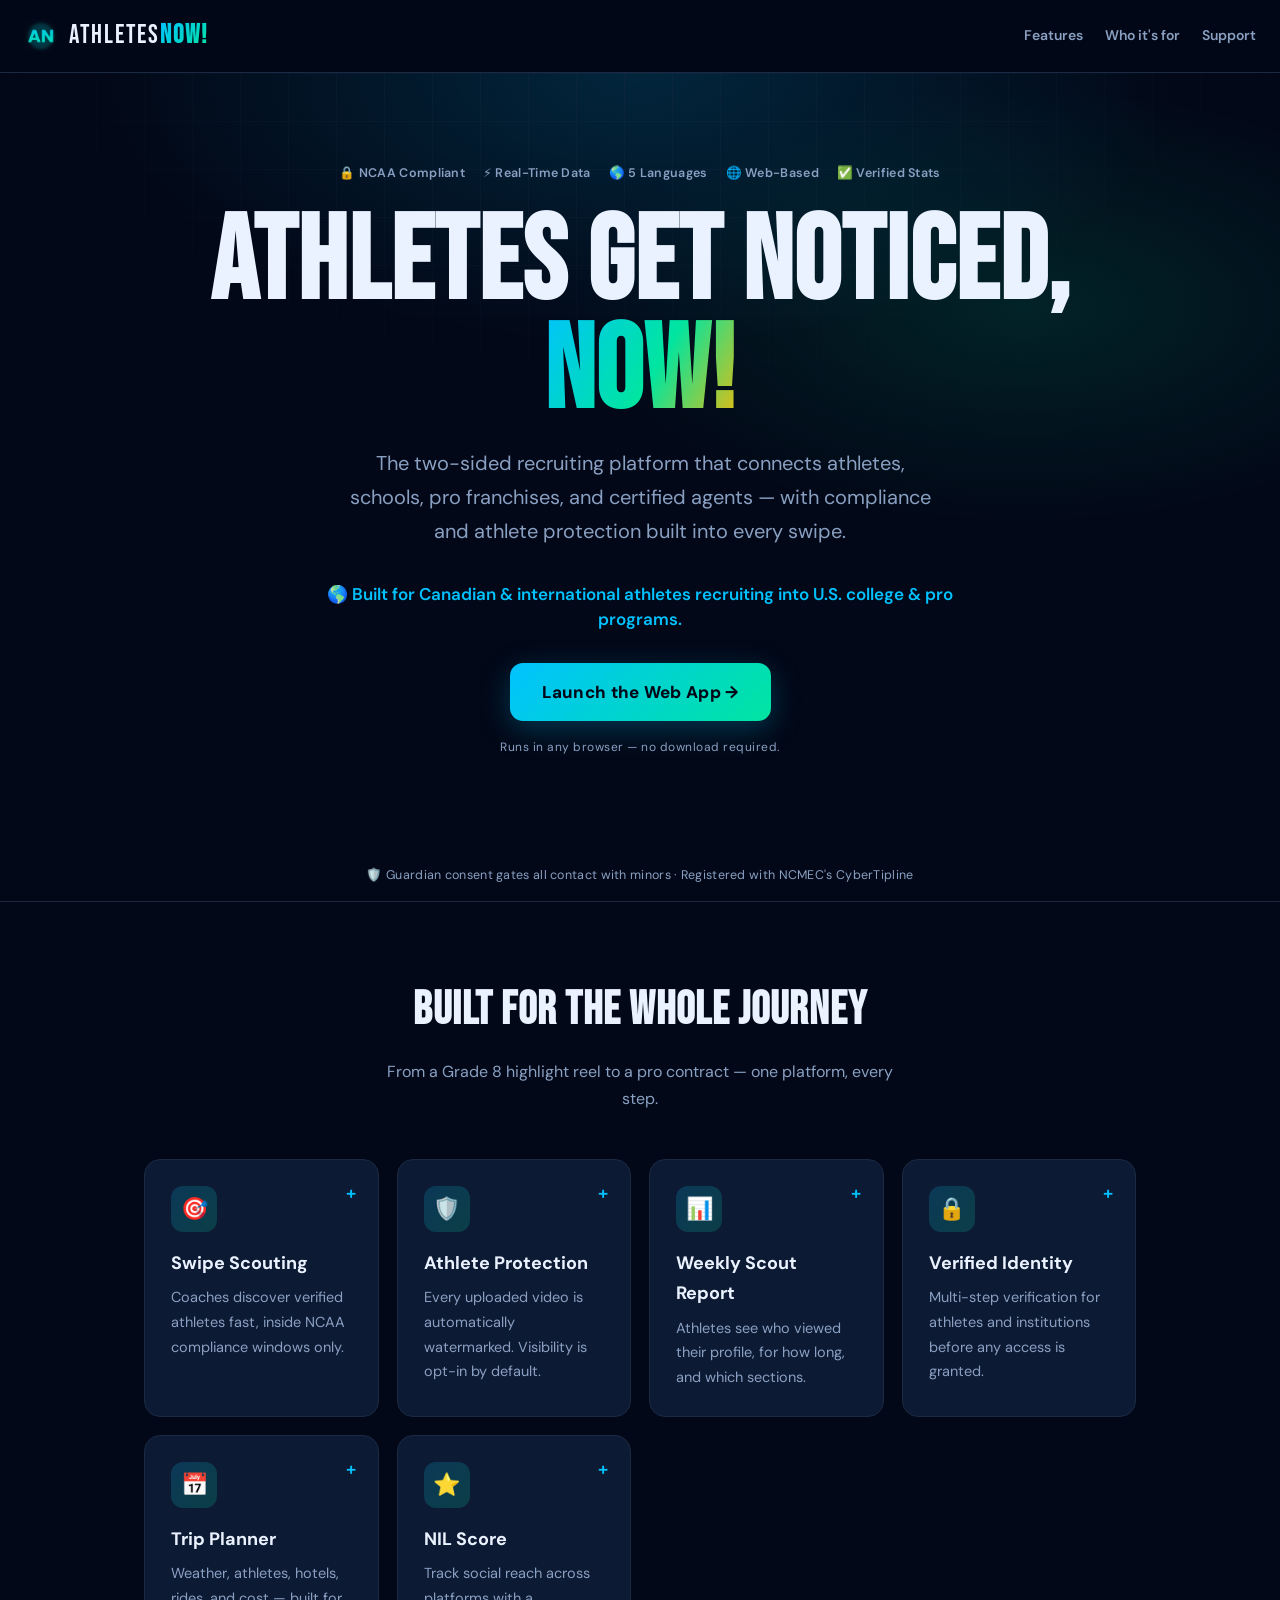
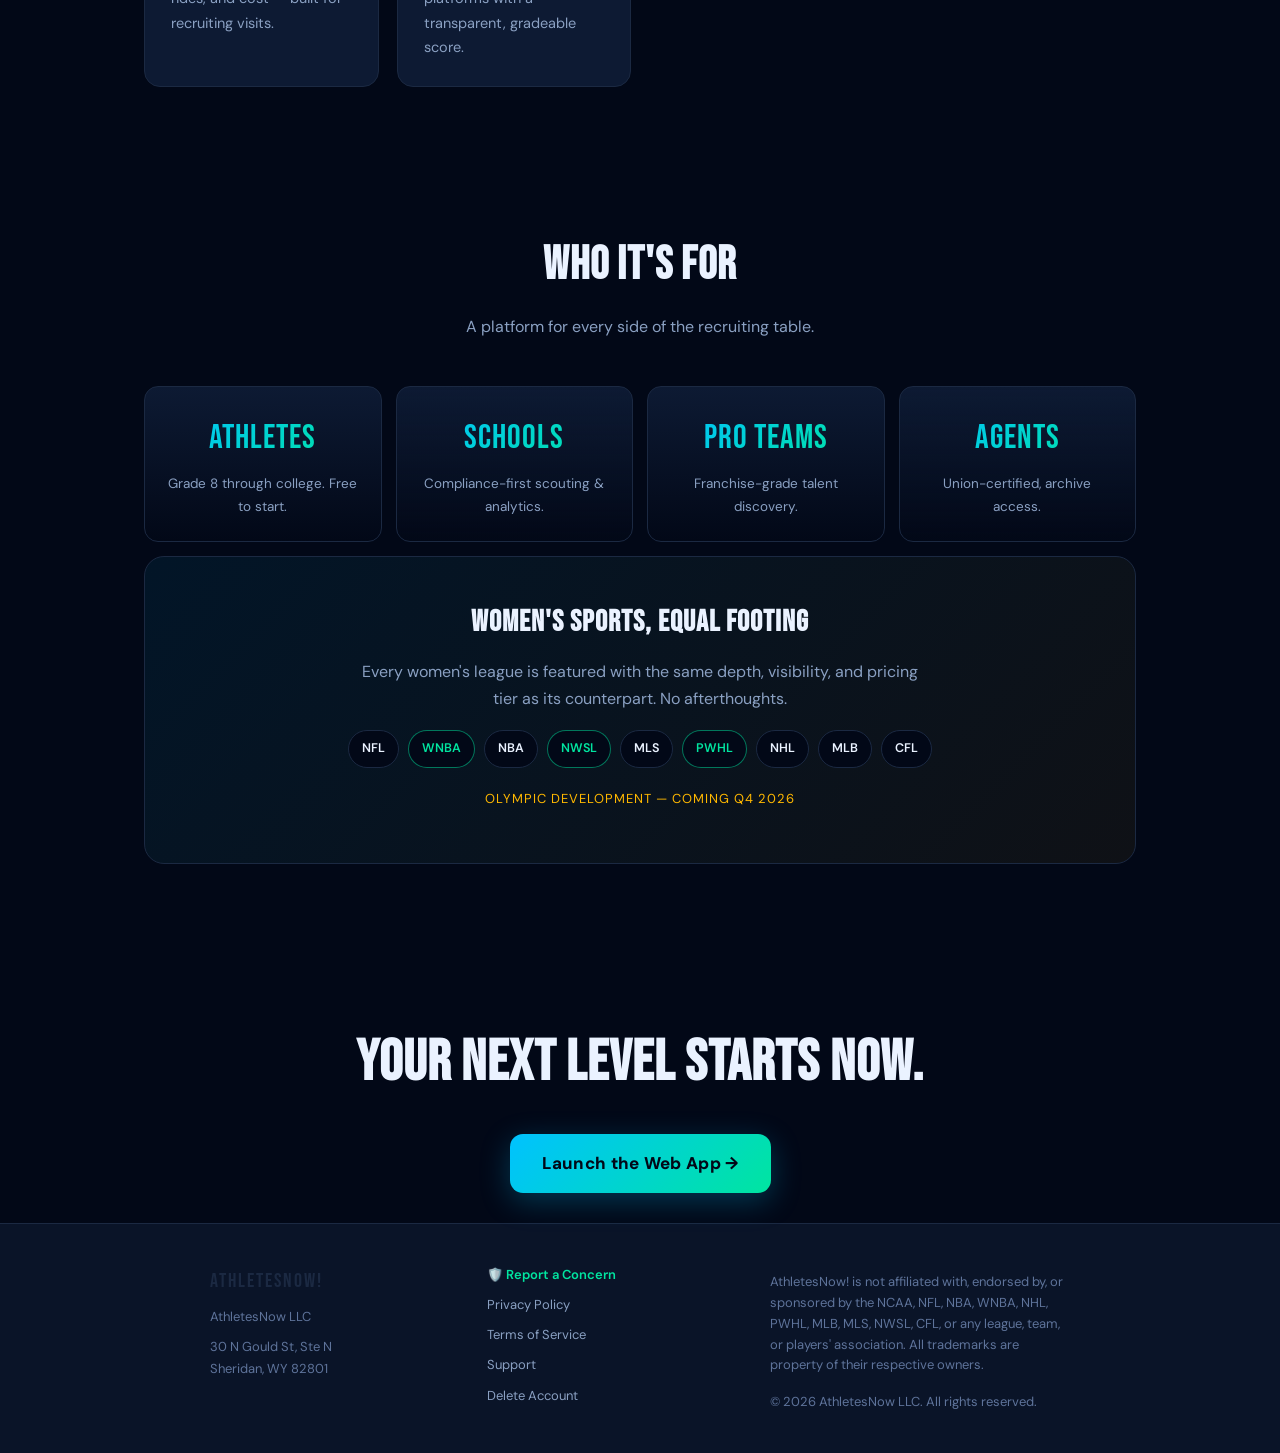
==== index.html @ d77da609 "Add Report a Concern footer link to NCMEC CyberTipline" ====
<!DOCTYPE html>
<html lang="en">
<head>
<meta charset="UTF-8">
<meta name="viewport" content="width=device-width,initial-scale=1">
<title>AthletesNow! — Athletes Get Noticed, Now!</title>
<meta name="description" content="AthletesNow! is a two-sided, NCAA-compliant athletic recruiting platform connecting athletes, schools, pro franchises, and certified agents. Now live on the web.">
<link rel="icon" type="image/png" href="favicon.png">
<link rel="preconnect" href="https://fonts.googleapis.com">
<link rel="preconnect" href="https://fonts.gstatic.com" crossorigin>
<link href="https://fonts.googleapis.com/css2?family=Bebas+Neue&family=DM+Sans:wght@400;500;600;700;800&display=swap" rel="stylesheet">
<link rel="stylesheet" href="style.css">
<style>
  .hero{position:relative;overflow:hidden;padding:90px 24px 80px;text-align:center;}
  .hero::before{content:"";position:absolute;inset:0;z-index:0;
    background:radial-gradient(60% 50% at 50% 0%,rgba(0,194,255,.16),transparent 70%),
               radial-gradient(50% 40% at 80% 30%,rgba(0,229,160,.12),transparent 70%);}
  .hero::after{content:"";position:absolute;inset:0;z-index:0;opacity:.4;
    background-image:linear-gradient(var(--border) 1px,transparent 1px),
      linear-gradient(90deg,var(--border) 1px,transparent 1px);
    background-size:48px 48px;-webkit-mask-image:radial-gradient(70% 60% at 50% 0%,#000,transparent 75%);
            mask-image:radial-gradient(70% 60% at 50% 0%,#000,transparent 75%);}
  .hero>*{position:relative;z-index:1;}
  .badge{display:inline-block;font-size:12px;font-weight:700;letter-spacing:1.5px;
    text-transform:uppercase;color:var(--green);border:1px solid rgba(0,229,160,.35);
    background:rgba(0,229,160,.08);padding:6px 14px;border-radius:999px;margin-bottom:26px;
    animation:fade .8s ease both;}
  .trust{display:flex;gap:18px;justify-content:center;flex-wrap:wrap;margin-bottom:26px;animation:fade .8s ease both;}
  .trust .chip{display:inline-flex;align-items:center;gap:6px;color:var(--muted);font-size:12.5px;font-weight:600;letter-spacing:.3px;}
  .hero h1{font-family:'Bebas Neue',sans-serif;font-size:clamp(54px,11vw,118px);
    line-height:.92;letter-spacing:1px;margin:0 0 18px;animation:fade .8s .05s ease both;}
  .hero h1 .grad{background:linear-gradient(120deg,var(--cyan),var(--green) 55%,var(--gold));
    -webkit-background-clip:text;background-clip:text;color:transparent;}
  .hero p.lead{max-width:600px;margin:0 auto 34px;color:var(--muted);font-size:clamp(16px,2.4vw,20px);
    animation:fade .8s .1s ease both;}
  .stores{display:flex;gap:14px;justify-content:center;flex-wrap:wrap;animation:fade .8s .15s ease both;}
  .store-btn{display:flex;align-items:center;gap:11px;background:#000;border:1px solid var(--border);
    border-radius:13px;padding:11px 20px;min-width:190px;transition:transform .12s,border-color .2s;}
  .store-btn:hover{transform:translateY(-2px);border-color:var(--cyan);text-decoration:none;}
  .store-btn svg{flex-shrink:0;}
  .store-btn .t{text-align:left;line-height:1.1;}
  .store-btn .t small{display:block;font-size:10px;color:var(--muted);letter-spacing:.5px;}
  .store-btn .t b{font-size:17px;color:#fff;font-weight:600;font-family:'DM Sans';}
  .soon{font-size:11px;color:var(--gold);margin-top:14px;letter-spacing:1px;animation:fade .8s .2s ease both;}
  .web-cta{display:inline-flex;align-items:center;gap:8px;background:linear-gradient(135deg,var(--cyan),var(--green));
    color:var(--navy);font-weight:800;font-size:17px;padding:15px 32px;border-radius:13px;letter-spacing:.3px;
    box-shadow:0 8px 30px rgba(0,194,255,.25);transition:transform .12s,box-shadow .2s;}
  .web-cta:hover{transform:translateY(-2px);text-decoration:none;box-shadow:0 12px 40px rgba(0,229,160,.32);}
  .web-note{font-size:12px;color:var(--muted);margin-top:16px;letter-spacing:.5px;}
  .intl{max-width:640px;margin:2px auto 30px;color:var(--cyan);font-size:clamp(14px,2.1vw,17px);font-weight:600;line-height:1.5;animation:fade .8s .12s ease both;}
  .safety-strip{text-align:center;color:var(--muted);font-size:12.5px;letter-spacing:.3px;padding:15px 24px;border-bottom:1px solid var(--border);}
  #soon-banner{position:fixed;top:0;left:0;right:0;z-index:999;display:none;align-items:center;justify-content:center;gap:12px;background:linear-gradient(135deg,var(--cyan),var(--green));color:var(--navy);font-weight:700;font-size:14px;padding:13px 46px;text-align:center;box-shadow:0 4px 20px rgba(0,0,0,.35);}
  #soon-banner.show{display:flex;}
  #soon-banner .x{position:absolute;right:16px;top:50%;transform:translateY(-50%);cursor:pointer;font-size:22px;line-height:1;color:var(--navy);background:none;border:none;font-weight:700;padding:0;}
  @keyframes fade{from{opacity:0;transform:translateY(14px);}to{opacity:1;transform:none;}}

  .section{max-width:1040px;margin:0 auto;padding:70px 24px;}
  .section h2{font-family:'Bebas Neue',sans-serif;font-size:clamp(30px,5vw,46px);
    letter-spacing:1px;text-align:center;margin:0 0 8px;}
  .section .sub{text-align:center;color:var(--muted);margin:0 auto 46px;max-width:520px;}
  .grid{display:grid;grid-template-columns:repeat(auto-fit,minmax(230px,1fr));gap:18px;}
  .card{background:var(--card);border:1px solid var(--border);border-radius:16px;padding:26px;
    transition:transform .15s,border-color .2s;cursor:pointer;position:relative;}
  .card:hover{transform:translateY(-3px);border-color:rgba(0,194,255,.4);}
  .card .ic{width:46px;height:46px;border-radius:12px;display:grid;place-items:center;
    font-size:22px;margin-bottom:16px;background:linear-gradient(135deg,rgba(0,194,255,.18),rgba(0,229,160,.18));}
  .card h3{margin:0 0 7px;font-size:18px;}
  .card p{margin:0;color:var(--muted);font-size:14.5px;}
  .card .more{max-height:0;overflow:hidden;opacity:0;
    transition:max-height .35s ease,opacity .3s ease,margin-top .3s ease;
    color:#c4d3ec;font-size:13.5px;line-height:1.55;margin-top:0;}
  .card.open .more{max-height:340px;opacity:1;margin-top:14px;}
  .card .toggle{position:absolute;top:24px;right:22px;color:var(--cyan);font-size:18px;
    font-weight:600;line-height:1;transition:transform .3s;}
  .card.open .toggle{transform:rotate(45deg);}
  .card .more ul{margin:8px 0 0;padding-left:18px;}
  .card .more li{margin-bottom:6px;}

  .audiences{display:grid;grid-template-columns:repeat(auto-fit,minmax(200px,1fr));gap:14px;}
  .aud{border:1px solid var(--border);border-radius:14px;padding:22px;text-align:center;
    background:linear-gradient(180deg,var(--card),transparent);}
  .aud .big{font-family:'Bebas Neue',sans-serif;font-size:34px;letter-spacing:1px;
    background:linear-gradient(135deg,var(--cyan),var(--green));-webkit-background-clip:text;
    background-clip:text;color:transparent;}
  .aud p{margin:6px 0 0;color:var(--muted);font-size:13.5px;}

  .equity{background:linear-gradient(135deg,rgba(0,194,255,.07),rgba(255,184,0,.05));
    border:1px solid var(--border);border-radius:20px;padding:40px 28px;text-align:center;margin-top:14px;}
  .equity h3{font-family:'Bebas Neue',sans-serif;font-size:30px;letter-spacing:1px;margin:0 0 10px;}
  .equity .leagues{display:flex;flex-wrap:wrap;gap:9px;justify-content:center;margin-top:18px;}
  .equity .pill{font-size:12.5px;font-weight:600;padding:7px 13px;border-radius:999px;
    border:1px solid var(--border);background:var(--navy);color:var(--text);}
  .equity .pill.w{border-color:rgba(0,229,160,.5);color:var(--green);}

  .cta{text-align:center;padding:80px 24px 30px;}
  .cta h2{font-family:'Bebas Neue',sans-serif;font-size:clamp(34px,6vw,58px);letter-spacing:1px;margin:0 0 22px;}
</style>
</head>
<body>

<div id="soon-banner">
  <span>🚀 The AthletesNow web app is launching soon &mdash; check back shortly!</span>
  <button class="x" type="button" aria-label="Dismiss" onclick="document.getElementById('soon-banner').classList.remove('show')">&times;</button>
</div>

<nav class="nav">
  <a class="brand" href="/"><img src="favicon.png" alt="AthletesNow logo"><span>ATHLETES<b>NOW!</b></span></a>
  <div class="links">
    <a href="#features">Features</a>
    <a href="#who">Who it's for</a>
    <a href="/support.html">Support</a>
  </div>
</nav>

<header class="hero">
  <div class="trust">
    <span class="chip">🔒 NCAA Compliant</span>
    <span class="chip">⚡ Real-Time Data</span>
    <span class="chip">🌎 5 Languages</span>
    <span class="chip">🌐 Web-Based</span>
    <span class="chip">✅ Verified Stats</span>
  </div>
  <h1>ATHLETES GET NOTICED,<br><span class="grad">NOW!</span></h1>
  <p class="lead">The two-sided recruiting platform that connects athletes, schools, pro franchises, and certified agents — with compliance and athlete protection built into every swipe.</p>
  <p class="intl">🌎 Built for Canadian &amp; international athletes recruiting into U.S. college &amp; pro programs.</p>
  <div class="stores">
    <a class="web-cta" href="#" onclick="anowSoon();return false;">Launch the Web App &rarr;</a>
  </div>
  <p class="web-note">Runs in any browser — no download required.</p>
</header>

<div class="safety-strip">🛡️ Guardian consent gates all contact with minors &middot; Registered with NCMEC's CyberTipline</div>

<section class="section" id="features">
  <h2>BUILT FOR THE WHOLE JOURNEY</h2>
  <p class="sub">From a Grade 8 highlight reel to a pro contract — one platform, every step.</p>
  <div class="grid">
    <div class="card" onclick="this.classList.toggle('open')"><span class="toggle">+</span><div class="ic">🎯</div><h3>Swipe Scouting</h3><p>Coaches discover verified athletes fast, inside NCAA compliance windows only.</p><div class="more">Browse athlete profiles with a fast, familiar swipe — like, save, or pass. Every card is sport-filtered and shows verified stats, highlight video, and academics at a glance.<ul><li>Filter by sport, position, grad year, and region</li><li>Contact windows auto-locked to NCAA rules — no accidental violations</li><li>Save shortlists and revisit them as the recruiting window opens</li></ul></div></div>
    <div class="card" onclick="this.classList.toggle('open')"><span class="toggle">+</span><div class="ic">🛡️</div><h3>Athlete Protection</h3><p>Every uploaded video is automatically watermarked. Visibility is opt-in by default.</p><div class="more">Protecting young athletes is built into the core, not bolted on.<ul><li>Automatic, non-removable watermark on every uploaded video</li><li>Timestamped consent acknowledgment required before each upload</li><li>Profiles are invisible to pro teams, agents, and media until the athlete opts in — per league</li><li>Parent or guardian co-accounts for athletes under the age of majority</li></ul></div></div>
    <div class="card" onclick="this.classList.toggle('open')"><span class="toggle">+</span><div class="ic">📊</div><h3>Weekly Scout Report</h3><p>Athletes see who viewed their profile, for how long, and which sections.</p><div class="more">Turn interest into insight. Each week, athletes get a clear report of recruiting activity on their profile.<ul><li>Which programs viewed you, and how often</li><li>Time spent and which sections drew the most attention</li><li>Trends over time so you know where momentum is building</li></ul></div></div>
    <div class="card" onclick="this.classList.toggle('open')"><span class="toggle">+</span><div class="ic">🔒</div><h3>Verified Identity</h3><p>Multi-step verification for athletes and institutions before any access is granted.</p><div class="more">Trust starts with knowing everyone is who they say they are.<ul><li>Athletes verify identity and, where applicable, school enrollment</li><li>Institutions complete multi-step verification before gaining scouting access</li><li>Agents must maintain valid union certification</li><li>Instant access revocation if credentials lapse</li></ul></div></div>
    <div class="card" onclick="this.classList.toggle('open')"><span class="toggle">+</span><div class="ic">📅</div><h3>Trip Planner</h3><p>Weather, athletes, hotels, rides, and cost — built for recruiting visits.</p><div class="more">Everything a coaching staff needs to plan a recruiting trip, in one screen.<ul><li>Weather, travel, and lodging for the destination</li><li>See which verified athletes are nearby and worth a visit</li><li>Estimate and track trip costs against the recruiting budget</li><li>Institutional rates to cut travel spend</li></ul></div></div>
    <div class="card" onclick="this.classList.toggle('open')"><span class="toggle">+</span><div class="ic">⭐</div><h3>NIL Score</h3><p>Track social reach across platforms with a transparent, gradeable score.</p><div class="more">A clear, transparent measure of an athlete's name, image, and likeness value.<ul><li>Aggregates reach across social platforms into one score</li><li>Helps athletes understand and grow their brand value</li><li>Informational only — not legal, financial, or eligibility advice</li></ul></div></div>
  </div>
</section>

<section class="section" id="who">
  <h2>WHO IT'S FOR</h2>
  <p class="sub">A platform for every side of the recruiting table.</p>
  <div class="audiences">
    <div class="aud"><div class="big">ATHLETES</div><p>Grade 8 through college. Free to start.</p></div>
    <div class="aud"><div class="big">SCHOOLS</div><p>Compliance-first scouting & analytics.</p></div>
    <div class="aud"><div class="big">PRO TEAMS</div><p>Franchise-grade talent discovery.</p></div>
    <div class="aud"><div class="big">AGENTS</div><p>Union-certified, archive access.</p></div>
  </div>

  <div class="equity">
    <h3>WOMEN'S SPORTS, EQUAL FOOTING</h3>
    <p style="color:var(--muted);max-width:560px;margin:0 auto;">Every women's league is featured with the same depth, visibility, and pricing tier as its counterpart. No afterthoughts.</p>
    <div class="leagues">
      <span class="pill">NFL</span><span class="pill w">WNBA</span><span class="pill">NBA</span>
      <span class="pill w">NWSL</span><span class="pill">MLS</span><span class="pill w">PWHL</span>
      <span class="pill">NHL</span><span class="pill">MLB</span><span class="pill">CFL</span>
    </div>
    <p style="margin-top:20px;font-size:13px;color:var(--gold);letter-spacing:1px;">OLYMPIC DEVELOPMENT — COMING Q4 2026</p>
  </div>
</section>

<section class="cta">
  <h2>YOUR NEXT LEVEL STARTS NOW.</h2>
  <div class="stores">
    <a class="web-cta" href="#" onclick="anowSoon();return false;">Launch the Web App &rarr;</a>
  </div>
</section>

<footer>
  <div class="inner">
    <div class="col">
      <span class="brandline">ATHLETESNOW!</span>
      <span>AthletesNow LLC</span>
      <span>30 N Gould St, Ste N<br>Sheridan, WY 82801</span>
    </div>
    <div class="col">
      <a href="https://report.cybertip.org" target="_blank" rel="noopener" style="color:var(--green);font-weight:600;">🛡️ Report a Concern</a>
      <a href="/privacy.html">Privacy Policy</a>
      <a href="/terms.html">Terms of Service</a>
      <a href="/support.html">Support</a>
      <a href="/delete-account.html">Delete Account</a>
    </div>
    <div class="col" style="max-width:300px;">
      <span class="legal-line">AthletesNow! is not affiliated with, endorsed by, or sponsored by the NCAA, NFL, NBA, WNBA, NHL, PWHL, MLB, MLS, NWSL, CFL, or any league, team, or players' association. All trademarks are property of their respective owners.</span>
      <span class="legal-line">© 2026 AthletesNow LLC. All rights reserved.</span>
    </div>
  </div>
</footer>

<script>
function anowSoon(){var b=document.getElementById('soon-banner');if(b){b.classList.add('show');window.scrollTo({top:0,behavior:'smooth'});}}
</script>
</body>
</html>
---- style.css ----
/* AthletesNow! — shared styles */
:root{
  --navy:#020817;
  --navy-2:#0a1428;
  --card:#0d1a33;
  --border:#1b2942;
  --cyan:#00C2FF;
  --green:#00E5A0;
  --gold:#FFB800;
  --text:#EAF2FF;
  --muted:#8aa0c2;
  --muted-2:#5e739a;
}
*{box-sizing:border-box;-webkit-tap-highlight-color:transparent;}
html{scroll-behavior:smooth;}
body{
  margin:0;background:var(--navy);color:var(--text);
  font-family:'DM Sans',system-ui,sans-serif;
  font-size:16px;line-height:1.7;overflow-x:hidden;
}
::selection{background:var(--cyan);color:var(--navy);}
::-webkit-scrollbar{width:10px;}
::-webkit-scrollbar-track{background:var(--navy);}
::-webkit-scrollbar-thumb{background:var(--border);border-radius:5px;}
a{color:var(--cyan);text-decoration:none;}
a:hover{text-decoration:underline;}

/* ── Top nav ── */
.nav{
  position:sticky;top:0;z-index:50;
  display:flex;align-items:center;justify-content:space-between;
  padding:14px 24px;background:rgba(2,8,23,.82);
  backdrop-filter:blur(14px);border-bottom:1px solid var(--border);
}
.nav .brand{display:flex;align-items:center;gap:11px;font-family:'Bebas Neue',sans-serif;
  font-size:26px;letter-spacing:2px;color:var(--text);}
.nav .brand img{width:34px;height:34px;border-radius:9px;}
.nav .brand b{background:linear-gradient(135deg,var(--cyan),var(--green));
  -webkit-background-clip:text;background-clip:text;color:transparent;}
.nav .links{display:flex;gap:22px;align-items:center;}
.nav .links a{color:var(--muted);font-size:14px;font-weight:600;text-decoration:none;}
.nav .links a:hover{color:var(--text);}
@media(max-width:680px){.nav .links{gap:14px;}.nav .links a{font-size:12px;}}

/* ── Layout ── */
.wrap{max-width:860px;margin:0 auto;padding:56px 24px 96px;}
.legal h1{font-family:'Bebas Neue',sans-serif;font-size:clamp(38px,7vw,64px);
  letter-spacing:1.5px;line-height:1.02;margin:0 0 6px;}
.legal .updated{color:var(--muted-2);font-size:13px;margin-bottom:40px;
  border-bottom:1px solid var(--border);padding-bottom:24px;}
.legal h2{font-family:'Bebas Neue',sans-serif;font-size:26px;letter-spacing:1px;
  color:var(--cyan);margin:42px 0 10px;}
.legal h3{font-size:17px;font-weight:700;color:var(--green);margin:26px 0 6px;}
.legal p,.legal li{color:#c4d3ec;font-size:15.5px;}
.legal ul{padding-left:22px;}
.legal li{margin-bottom:7px;}
.legal strong{color:var(--text);}
.callout{background:var(--card);border:1px solid var(--border);
  border-left:3px solid var(--gold);border-radius:10px;padding:16px 20px;margin:22px 0;}
.callout p{margin:0;font-size:14.5px;color:#cdd9ee;}

/* ── Footer ── */
footer{border-top:1px solid var(--border);background:var(--navy-2);
  padding:40px 24px;color:var(--muted-2);font-size:13px;}
footer .inner{max-width:860px;margin:0 auto;display:flex;
  justify-content:space-between;flex-wrap:wrap;gap:18px;}
footer .col{display:flex;flex-direction:column;gap:8px;}
footer a{color:var(--muted);}
footer .legal-line{margin-top:8px;color:var(--muted-2);max-width:520px;line-height:1.6;}
footer .brandline{font-family:'Bebas Neue',sans-serif;font-size:20px;letter-spacing:2px;
  color:var(--border);}
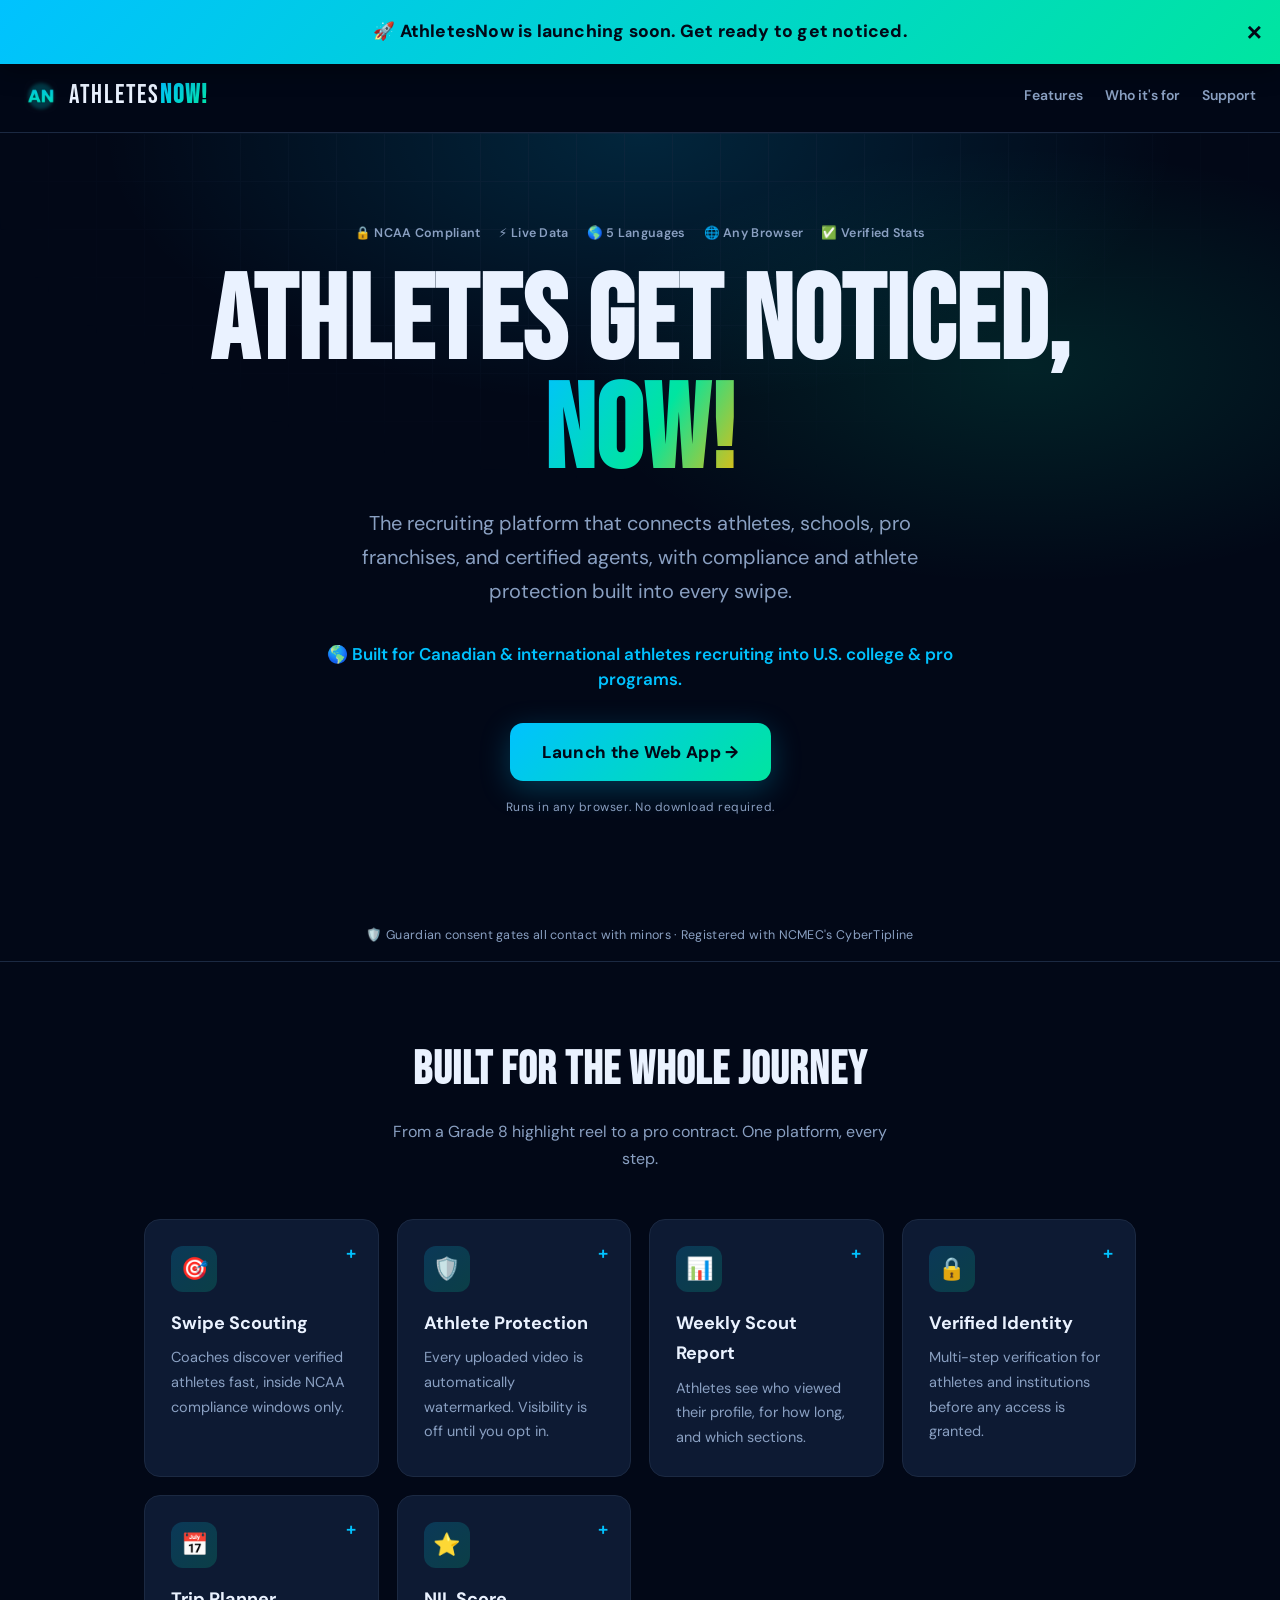
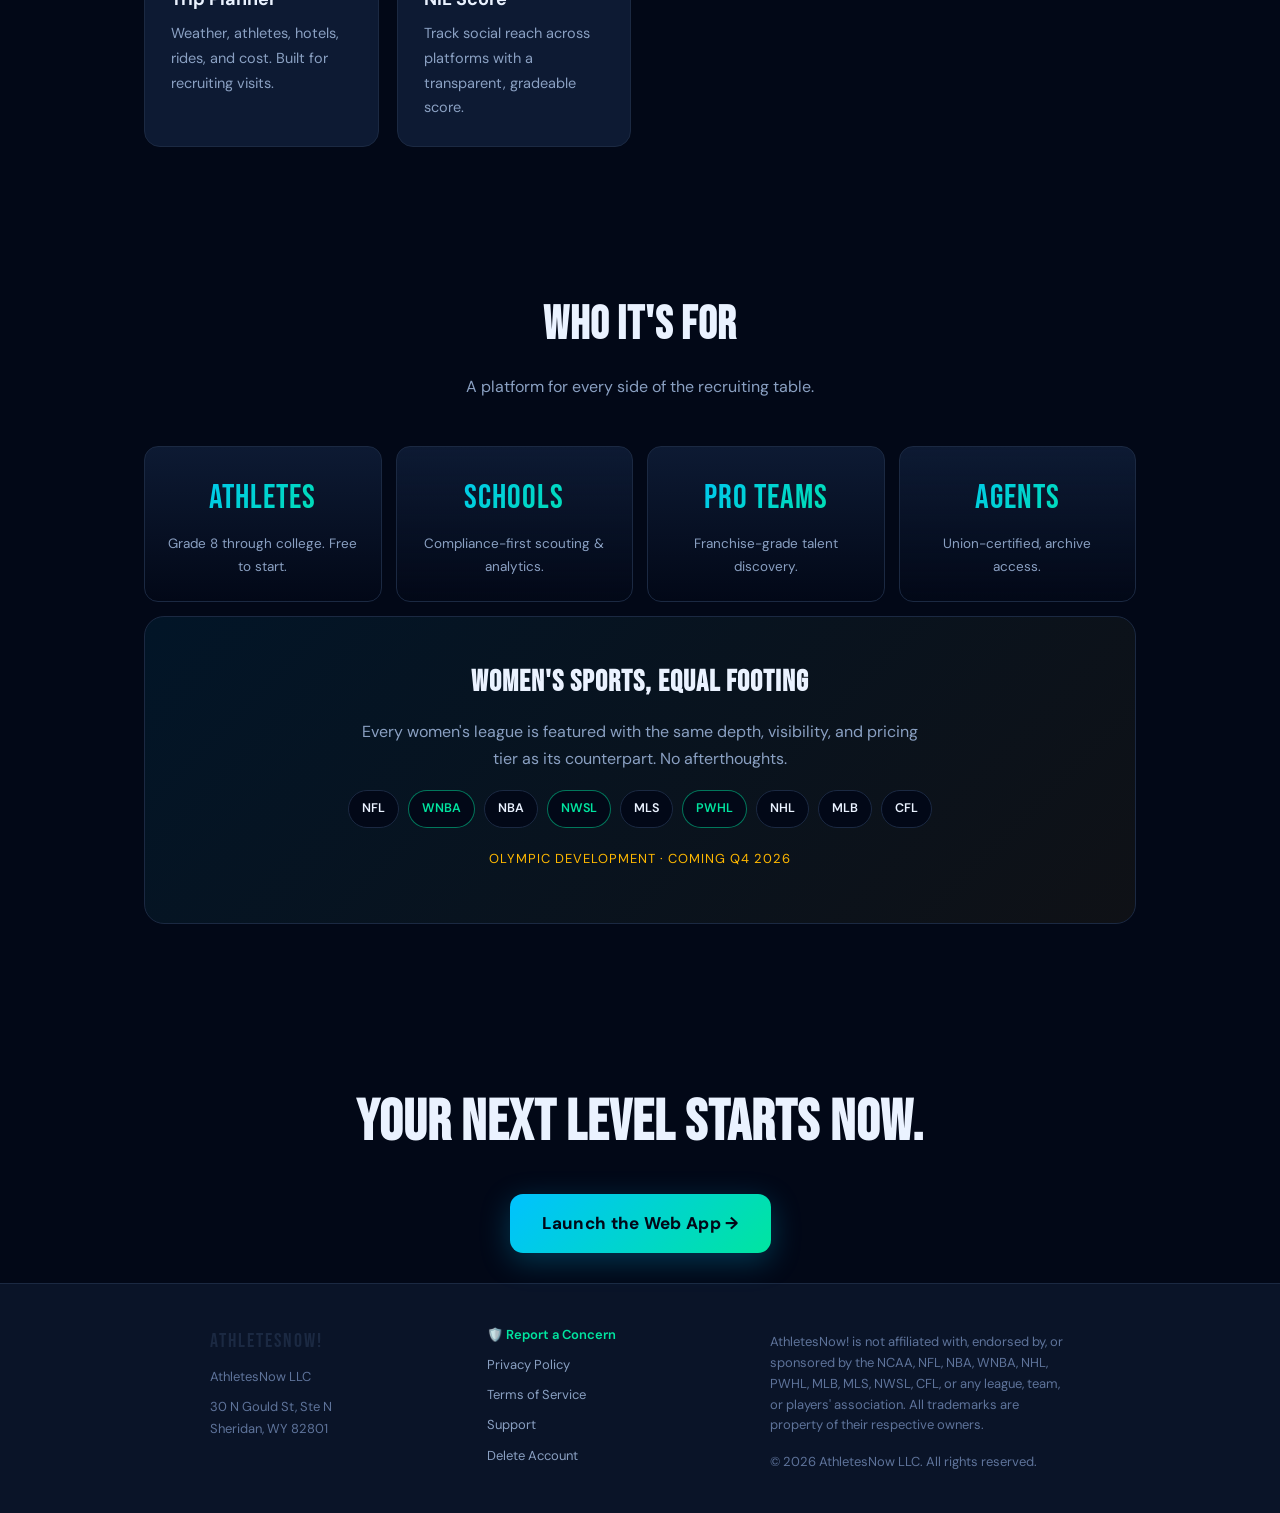
==== commit b2aed1e6: "Add coming-soon banner and remove dashes from all pages" ====
--- a/index.html
+++ b/index.html
@@ -3,8 +3,8 @@
 <head>
 <meta charset="UTF-8">
 <meta name="viewport" content="width=device-width,initial-scale=1">
-<title>AthletesNow! — Athletes Get Noticed, Now!</title>
-<meta name="description" content="AthletesNow! is a two-sided, NCAA-compliant athletic recruiting platform connecting athletes, schools, pro franchises, and certified agents. Now live on the web.">
+<title>AthletesNow! | Athletes Get Noticed, Now!</title>
+<meta name="description" content="AthletesNow! is an NCAA compliant athletic recruiting platform connecting athletes, schools, pro franchises, and certified agents. Now live on the web.">
 <link rel="icon" type="image/png" href="favicon.png">
 <link rel="preconnect" href="https://fonts.googleapis.com">
 <link rel="preconnect" href="https://fonts.gstatic.com" crossorigin>
@@ -49,9 +49,17 @@
   .web-note{font-size:12px;color:var(--muted);margin-top:16px;letter-spacing:.5px;}
   .intl{max-width:640px;margin:2px auto 30px;color:var(--cyan);font-size:clamp(14px,2.1vw,17px);font-weight:600;line-height:1.5;animation:fade .8s .12s ease both;}
   .safety-strip{text-align:center;color:var(--muted);font-size:12.5px;letter-spacing:.3px;padding:15px 24px;border-bottom:1px solid var(--border);}
-  #soon-banner{position:fixed;top:0;left:0;right:0;z-index:999;display:none;align-items:center;justify-content:center;gap:12px;background:linear-gradient(135deg,var(--cyan),var(--green));color:var(--navy);font-weight:700;font-size:14px;padding:13px 46px;text-align:center;box-shadow:0 4px 20px rgba(0,0,0,.35);}
+  #soon-banner{position:fixed;top:0;left:0;right:0;z-index:999;display:none;align-items:center;justify-content:center;gap:12px;background:linear-gradient(135deg,var(--cyan),var(--green));color:var(--navy);font-weight:800;font-size:17.5px;letter-spacing:.2px;padding:17px 54px;text-align:center;box-shadow:0 6px 24px rgba(0,0,0,.4);}
   #soon-banner.show{display:flex;}
-  #soon-banner .x{position:absolute;right:16px;top:50%;transform:translateY(-50%);cursor:pointer;font-size:22px;line-height:1;color:var(--navy);background:none;border:none;font-weight:700;padding:0;}
+  #soon-banner .x{position:absolute;right:18px;top:50%;transform:translateY(-50%);cursor:pointer;font-size:26px;line-height:1;color:var(--navy);background:none;border:none;font-weight:700;padding:0;}
+  /* persistent banner: push page + sticky nav down so nothing hides behind it */
+  body.banner-on{padding-top:60px;}
+  body.banner-on .nav{top:60px;}
+  @media(max-width:560px){
+    body.banner-on{padding-top:88px;}
+    body.banner-on .nav{top:88px;}
+    #soon-banner{font-size:15px;padding:14px 44px;}
+  }
   @keyframes fade{from{opacity:0;transform:translateY(14px);}to{opacity:1;transform:none;}}
 
   .section{max-width:1040px;margin:0 auto;padding:70px 24px;}
@@ -96,11 +104,11 @@
   .cta h2{font-family:'Bebas Neue',sans-serif;font-size:clamp(34px,6vw,58px);letter-spacing:1px;margin:0 0 22px;}
 </style>
 </head>
-<body>
-
-<div id="soon-banner">
-  <span>🚀 The AthletesNow web app is launching soon &mdash; check back shortly!</span>
-  <button class="x" type="button" aria-label="Dismiss" onclick="document.getElementById('soon-banner').classList.remove('show')">&times;</button>
+<body class="banner-on">
+
+<div id="soon-banner" class="show">
+  <span>🚀 AthletesNow is launching soon. Get ready to get noticed.</span>
+  <button class="x" type="button" aria-label="Dismiss" onclick="document.getElementById('soon-banner').classList.remove('show');document.body.classList.remove('banner-on');">&times;</button>
 </div>
 
 <nav class="nav">
@@ -115,32 +123,32 @@
 <header class="hero">
   <div class="trust">
     <span class="chip">🔒 NCAA Compliant</span>
-    <span class="chip">⚡ Real-Time Data</span>
+    <span class="chip">⚡ Live Data</span>
     <span class="chip">🌎 5 Languages</span>
-    <span class="chip">🌐 Web-Based</span>
+    <span class="chip">🌐 Any Browser</span>
     <span class="chip">✅ Verified Stats</span>
   </div>
   <h1>ATHLETES GET NOTICED,<br><span class="grad">NOW!</span></h1>
-  <p class="lead">The two-sided recruiting platform that connects athletes, schools, pro franchises, and certified agents — with compliance and athlete protection built into every swipe.</p>
+  <p class="lead">The recruiting platform that connects athletes, schools, pro franchises, and certified agents, with compliance and athlete protection built into every swipe.</p>
   <p class="intl">🌎 Built for Canadian &amp; international athletes recruiting into U.S. college &amp; pro programs.</p>
   <div class="stores">
     <a class="web-cta" href="#" onclick="anowSoon();return false;">Launch the Web App &rarr;</a>
   </div>
-  <p class="web-note">Runs in any browser — no download required.</p>
+  <p class="web-note">Runs in any browser. No download required.</p>
 </header>
 
 <div class="safety-strip">🛡️ Guardian consent gates all contact with minors &middot; Registered with NCMEC's CyberTipline</div>
 
 <section class="section" id="features">
   <h2>BUILT FOR THE WHOLE JOURNEY</h2>
-  <p class="sub">From a Grade 8 highlight reel to a pro contract — one platform, every step.</p>
+  <p class="sub">From a Grade 8 highlight reel to a pro contract. One platform, every step.</p>
   <div class="grid">
-    <div class="card" onclick="this.classList.toggle('open')"><span class="toggle">+</span><div class="ic">🎯</div><h3>Swipe Scouting</h3><p>Coaches discover verified athletes fast, inside NCAA compliance windows only.</p><div class="more">Browse athlete profiles with a fast, familiar swipe — like, save, or pass. Every card is sport-filtered and shows verified stats, highlight video, and academics at a glance.<ul><li>Filter by sport, position, grad year, and region</li><li>Contact windows auto-locked to NCAA rules — no accidental violations</li><li>Save shortlists and revisit them as the recruiting window opens</li></ul></div></div>
-    <div class="card" onclick="this.classList.toggle('open')"><span class="toggle">+</span><div class="ic">🛡️</div><h3>Athlete Protection</h3><p>Every uploaded video is automatically watermarked. Visibility is opt-in by default.</p><div class="more">Protecting young athletes is built into the core, not bolted on.<ul><li>Automatic, non-removable watermark on every uploaded video</li><li>Timestamped consent acknowledgment required before each upload</li><li>Profiles are invisible to pro teams, agents, and media until the athlete opts in — per league</li><li>Parent or guardian co-accounts for athletes under the age of majority</li></ul></div></div>
+    <div class="card" onclick="this.classList.toggle('open')"><span class="toggle">+</span><div class="ic">🎯</div><h3>Swipe Scouting</h3><p>Coaches discover verified athletes fast, inside NCAA compliance windows only.</p><div class="more">Browse athlete profiles with a fast, familiar swipe. Like, save, or pass. Every card is filtered by sport and shows verified stats, highlight video, and academics at a glance.<ul><li>Filter by sport, position, grad year, and region</li><li>Contact windows lock to NCAA rules automatically, so no accidental violations</li><li>Save shortlists and revisit them as the recruiting window opens</li></ul></div></div>
+    <div class="card" onclick="this.classList.toggle('open')"><span class="toggle">+</span><div class="ic">🛡️</div><h3>Athlete Protection</h3><p>Every uploaded video is automatically watermarked. Visibility is off until you opt in.</p><div class="more">Protecting young athletes is built into the core, not bolted on.<ul><li>Automatic, permanent watermark on every uploaded video</li><li>Timestamped consent acknowledgment required before each upload</li><li>Profiles are invisible to pro teams, agents, and media until the athlete opts in, per league</li><li>Parent or guardian accounts for athletes under the age of majority</li></ul></div></div>
     <div class="card" onclick="this.classList.toggle('open')"><span class="toggle">+</span><div class="ic">📊</div><h3>Weekly Scout Report</h3><p>Athletes see who viewed their profile, for how long, and which sections.</p><div class="more">Turn interest into insight. Each week, athletes get a clear report of recruiting activity on their profile.<ul><li>Which programs viewed you, and how often</li><li>Time spent and which sections drew the most attention</li><li>Trends over time so you know where momentum is building</li></ul></div></div>
     <div class="card" onclick="this.classList.toggle('open')"><span class="toggle">+</span><div class="ic">🔒</div><h3>Verified Identity</h3><p>Multi-step verification for athletes and institutions before any access is granted.</p><div class="more">Trust starts with knowing everyone is who they say they are.<ul><li>Athletes verify identity and, where applicable, school enrollment</li><li>Institutions complete multi-step verification before gaining scouting access</li><li>Agents must maintain valid union certification</li><li>Instant access revocation if credentials lapse</li></ul></div></div>
-    <div class="card" onclick="this.classList.toggle('open')"><span class="toggle">+</span><div class="ic">📅</div><h3>Trip Planner</h3><p>Weather, athletes, hotels, rides, and cost — built for recruiting visits.</p><div class="more">Everything a coaching staff needs to plan a recruiting trip, in one screen.<ul><li>Weather, travel, and lodging for the destination</li><li>See which verified athletes are nearby and worth a visit</li><li>Estimate and track trip costs against the recruiting budget</li><li>Institutional rates to cut travel spend</li></ul></div></div>
-    <div class="card" onclick="this.classList.toggle('open')"><span class="toggle">+</span><div class="ic">⭐</div><h3>NIL Score</h3><p>Track social reach across platforms with a transparent, gradeable score.</p><div class="more">A clear, transparent measure of an athlete's name, image, and likeness value.<ul><li>Aggregates reach across social platforms into one score</li><li>Helps athletes understand and grow their brand value</li><li>Informational only — not legal, financial, or eligibility advice</li></ul></div></div>
+    <div class="card" onclick="this.classList.toggle('open')"><span class="toggle">+</span><div class="ic">📅</div><h3>Trip Planner</h3><p>Weather, athletes, hotels, rides, and cost. Built for recruiting visits.</p><div class="more">Everything a coaching staff needs to plan a recruiting trip, in one screen.<ul><li>Weather, travel, and lodging for the destination</li><li>See which verified athletes are nearby and worth a visit</li><li>Estimate and track trip costs against the recruiting budget</li><li>Institutional rates to cut travel spend</li></ul></div></div>
+    <div class="card" onclick="this.classList.toggle('open')"><span class="toggle">+</span><div class="ic">⭐</div><h3>NIL Score</h3><p>Track social reach across platforms with a transparent, gradeable score.</p><div class="more">A clear, transparent measure of an athlete's name, image, and likeness value.<ul><li>Aggregates reach across social platforms into one score</li><li>Helps athletes understand and grow their brand value</li><li>Informational only. Not legal, financial, or eligibility advice</li></ul></div></div>
   </div>
 </section>
 
@@ -162,7 +170,7 @@
       <span class="pill w">NWSL</span><span class="pill">MLS</span><span class="pill w">PWHL</span>
       <span class="pill">NHL</span><span class="pill">MLB</span><span class="pill">CFL</span>
     </div>
-    <p style="margin-top:20px;font-size:13px;color:var(--gold);letter-spacing:1px;">OLYMPIC DEVELOPMENT — COMING Q4 2026</p>
+    <p style="margin-top:20px;font-size:13px;color:var(--gold);letter-spacing:1px;">OLYMPIC DEVELOPMENT · COMING Q4 2026</p>
   </div>
 </section>
 
@@ -195,7 +203,7 @@
 </footer>
 
 <script>
-function anowSoon(){var b=document.getElementById('soon-banner');if(b){b.classList.add('show');window.scrollTo({top:0,behavior:'smooth'});}}
+function anowSoon(){var b=document.getElementById('soon-banner');if(b){b.classList.add('show');document.body.classList.add('banner-on');window.scrollTo({top:0,behavior:'smooth'});}}
 </script>
 </body>
 </html>
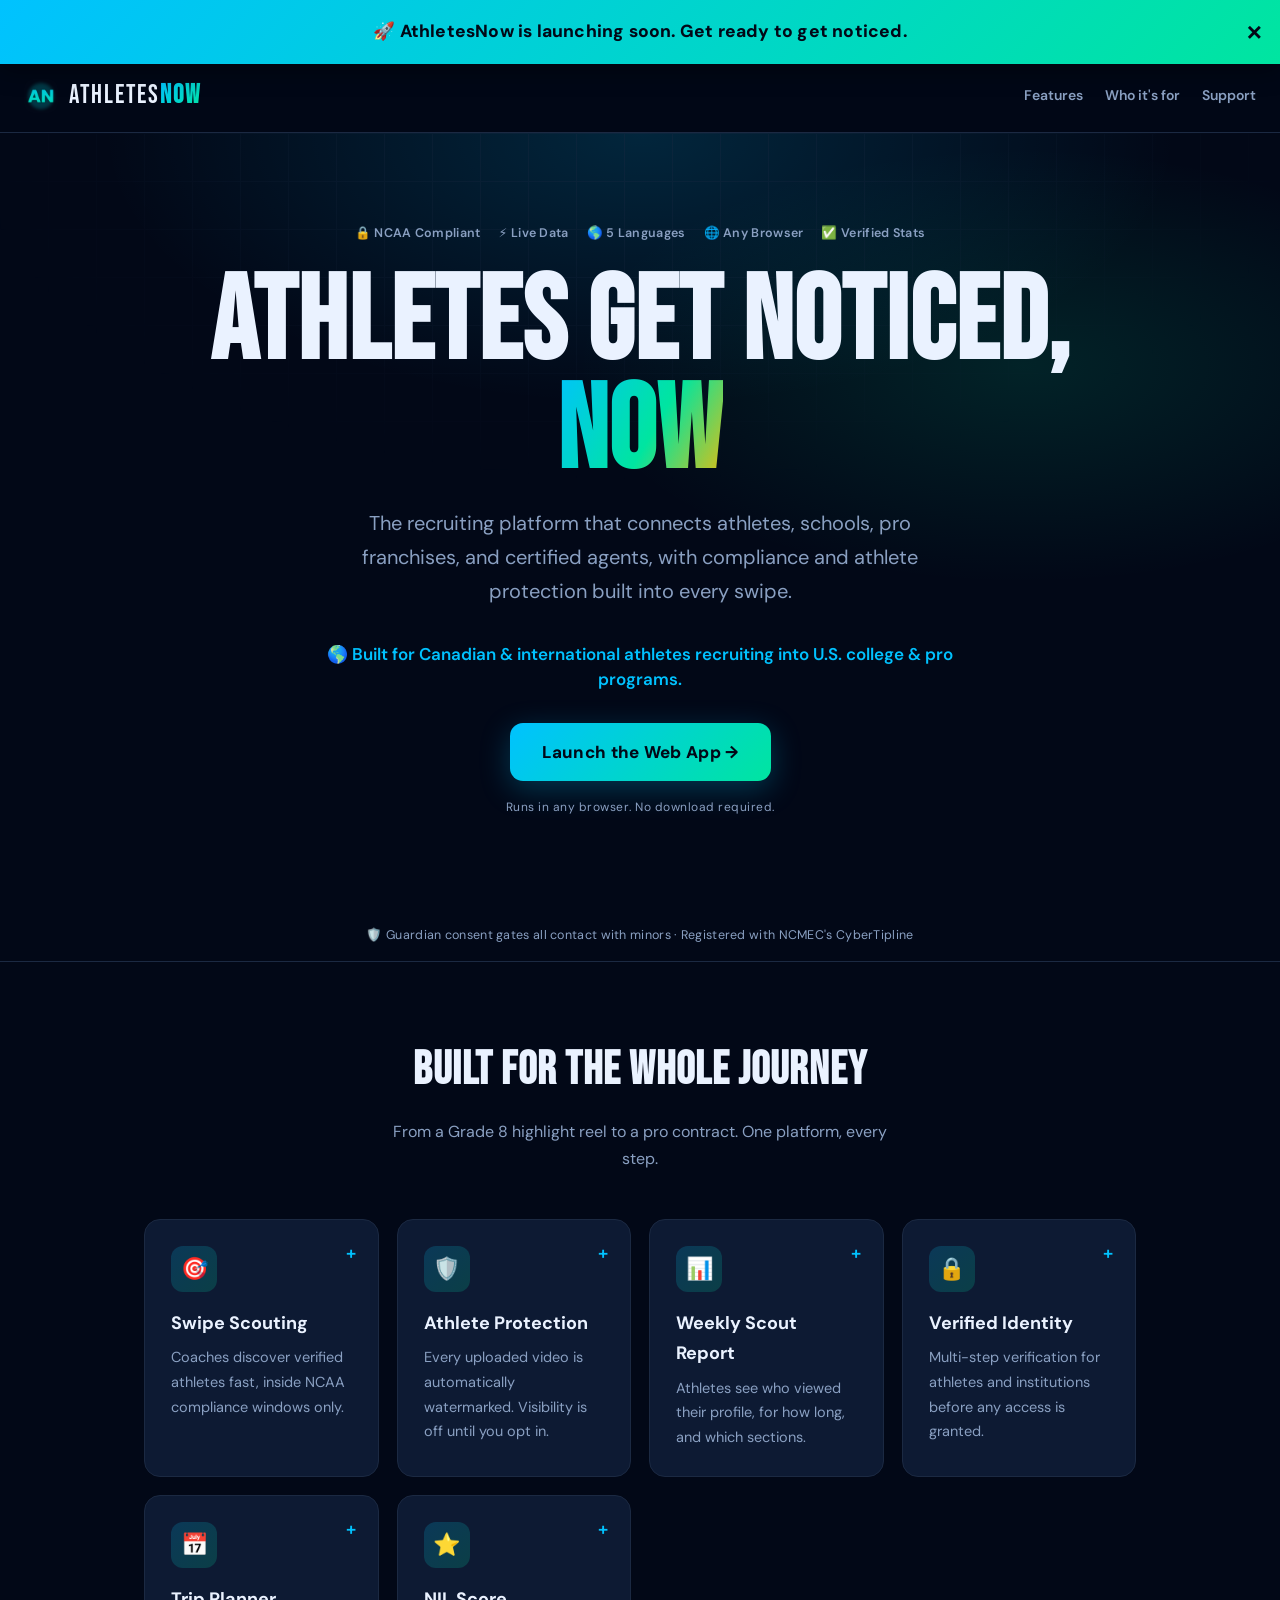
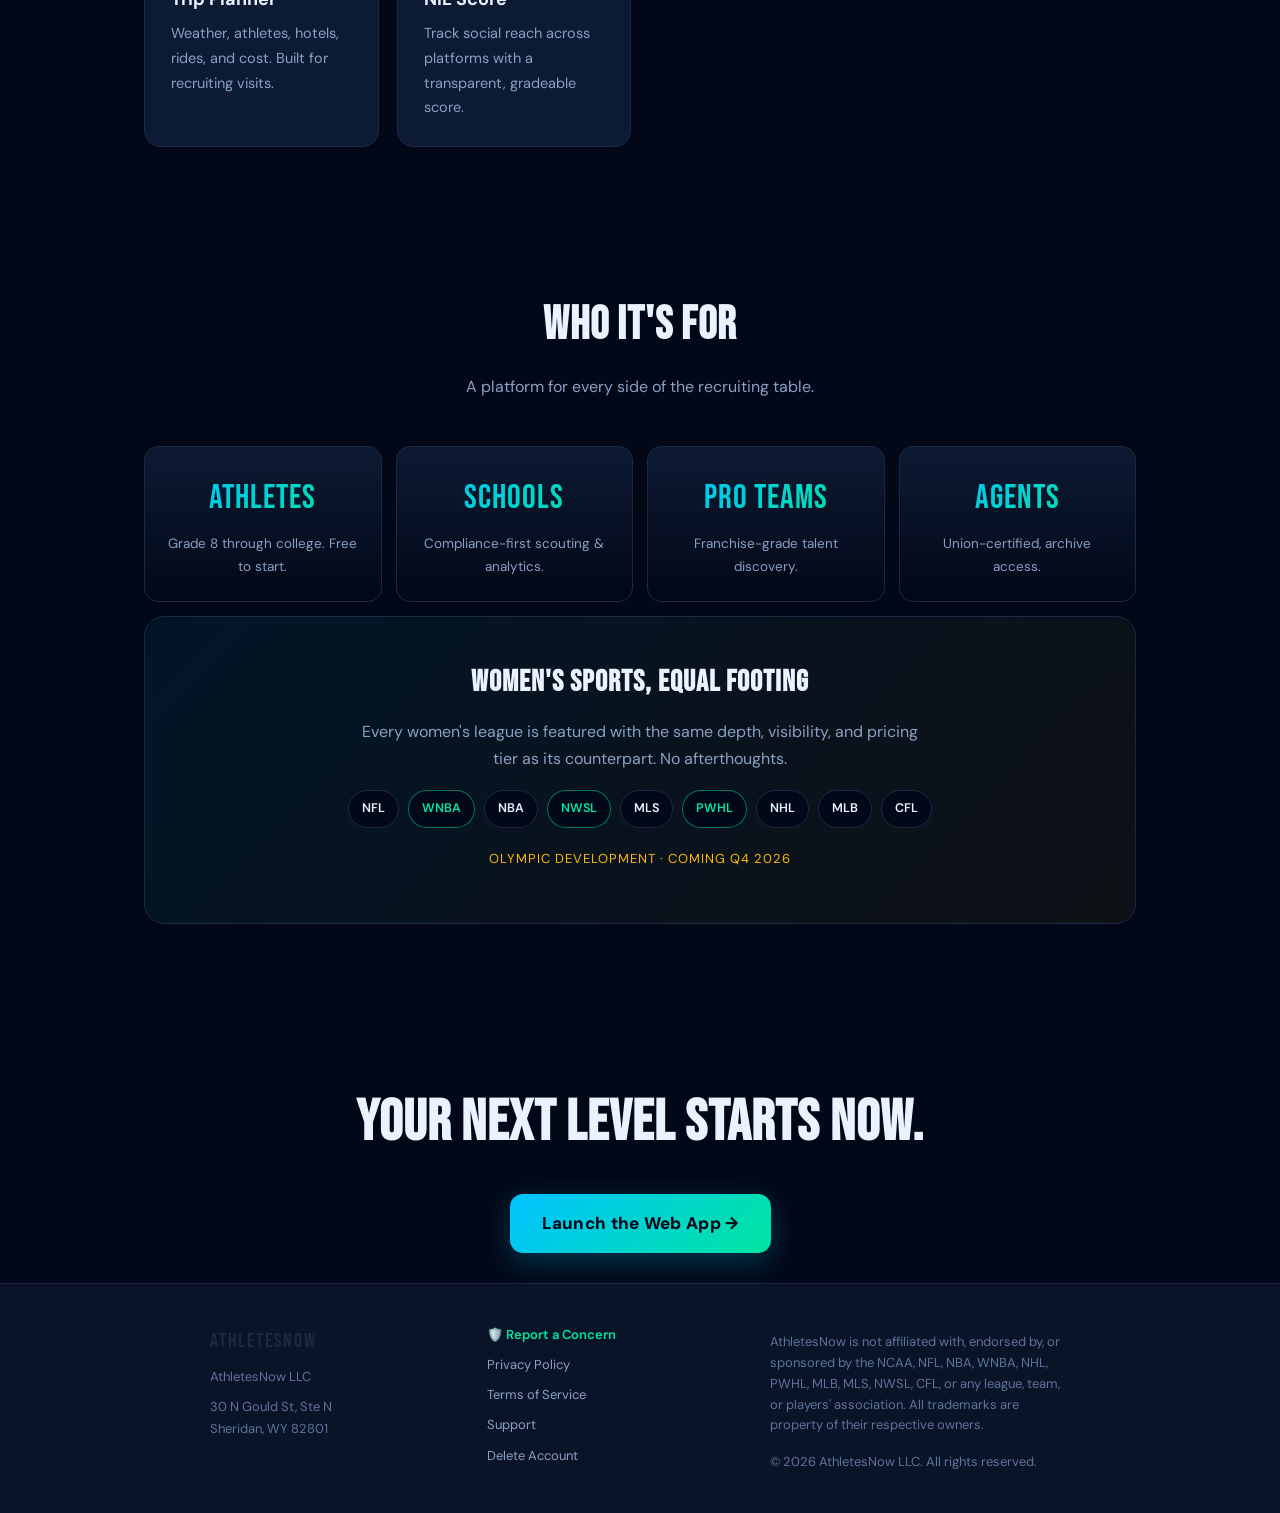
==== commit 3c79e700: "Drop exclamation marks from brand name; fix colon spacing on privacy page" ====
--- a/index.html
+++ b/index.html
@@ -3,8 +3,8 @@
 <head>
 <meta charset="UTF-8">
 <meta name="viewport" content="width=device-width,initial-scale=1">
-<title>AthletesNow! | Athletes Get Noticed, Now!</title>
-<meta name="description" content="AthletesNow! is an NCAA compliant athletic recruiting platform connecting athletes, schools, pro franchises, and certified agents. Now live on the web.">
+<title>AthletesNow | Athletes Get Noticed, Now</title>
+<meta name="description" content="AthletesNow is an NCAA compliant athletic recruiting platform connecting athletes, schools, pro franchises, and certified agents. Now live on the web.">
 <link rel="icon" type="image/png" href="favicon.png">
 <link rel="preconnect" href="https://fonts.googleapis.com">
 <link rel="preconnect" href="https://fonts.gstatic.com" crossorigin>
@@ -112,7 +112,7 @@
 </div>
 
 <nav class="nav">
-  <a class="brand" href="/"><img src="favicon.png" alt="AthletesNow logo"><span>ATHLETES<b>NOW!</b></span></a>
+  <a class="brand" href="/"><img src="favicon.png" alt="AthletesNow logo"><span>ATHLETES<b>NOW</b></span></a>
   <div class="links">
     <a href="#features">Features</a>
     <a href="#who">Who it's for</a>
@@ -128,7 +128,7 @@
     <span class="chip">🌐 Any Browser</span>
     <span class="chip">✅ Verified Stats</span>
   </div>
-  <h1>ATHLETES GET NOTICED,<br><span class="grad">NOW!</span></h1>
+  <h1>ATHLETES GET NOTICED,<br><span class="grad">NOW</span></h1>
   <p class="lead">The recruiting platform that connects athletes, schools, pro franchises, and certified agents, with compliance and athlete protection built into every swipe.</p>
   <p class="intl">🌎 Built for Canadian &amp; international athletes recruiting into U.S. college &amp; pro programs.</p>
   <div class="stores">
@@ -184,7 +184,7 @@
 <footer>
   <div class="inner">
     <div class="col">
-      <span class="brandline">ATHLETESNOW!</span>
+      <span class="brandline">ATHLETESNOW</span>
       <span>AthletesNow LLC</span>
       <span>30 N Gould St, Ste N<br>Sheridan, WY 82801</span>
     </div>
@@ -196,7 +196,7 @@
       <a href="/delete-account.html">Delete Account</a>
     </div>
     <div class="col" style="max-width:300px;">
-      <span class="legal-line">AthletesNow! is not affiliated with, endorsed by, or sponsored by the NCAA, NFL, NBA, WNBA, NHL, PWHL, MLB, MLS, NWSL, CFL, or any league, team, or players' association. All trademarks are property of their respective owners.</span>
+      <span class="legal-line">AthletesNow is not affiliated with, endorsed by, or sponsored by the NCAA, NFL, NBA, WNBA, NHL, PWHL, MLB, MLS, NWSL, CFL, or any league, team, or players' association. All trademarks are property of their respective owners.</span>
       <span class="legal-line">© 2026 AthletesNow LLC. All rights reserved.</span>
     </div>
   </div>
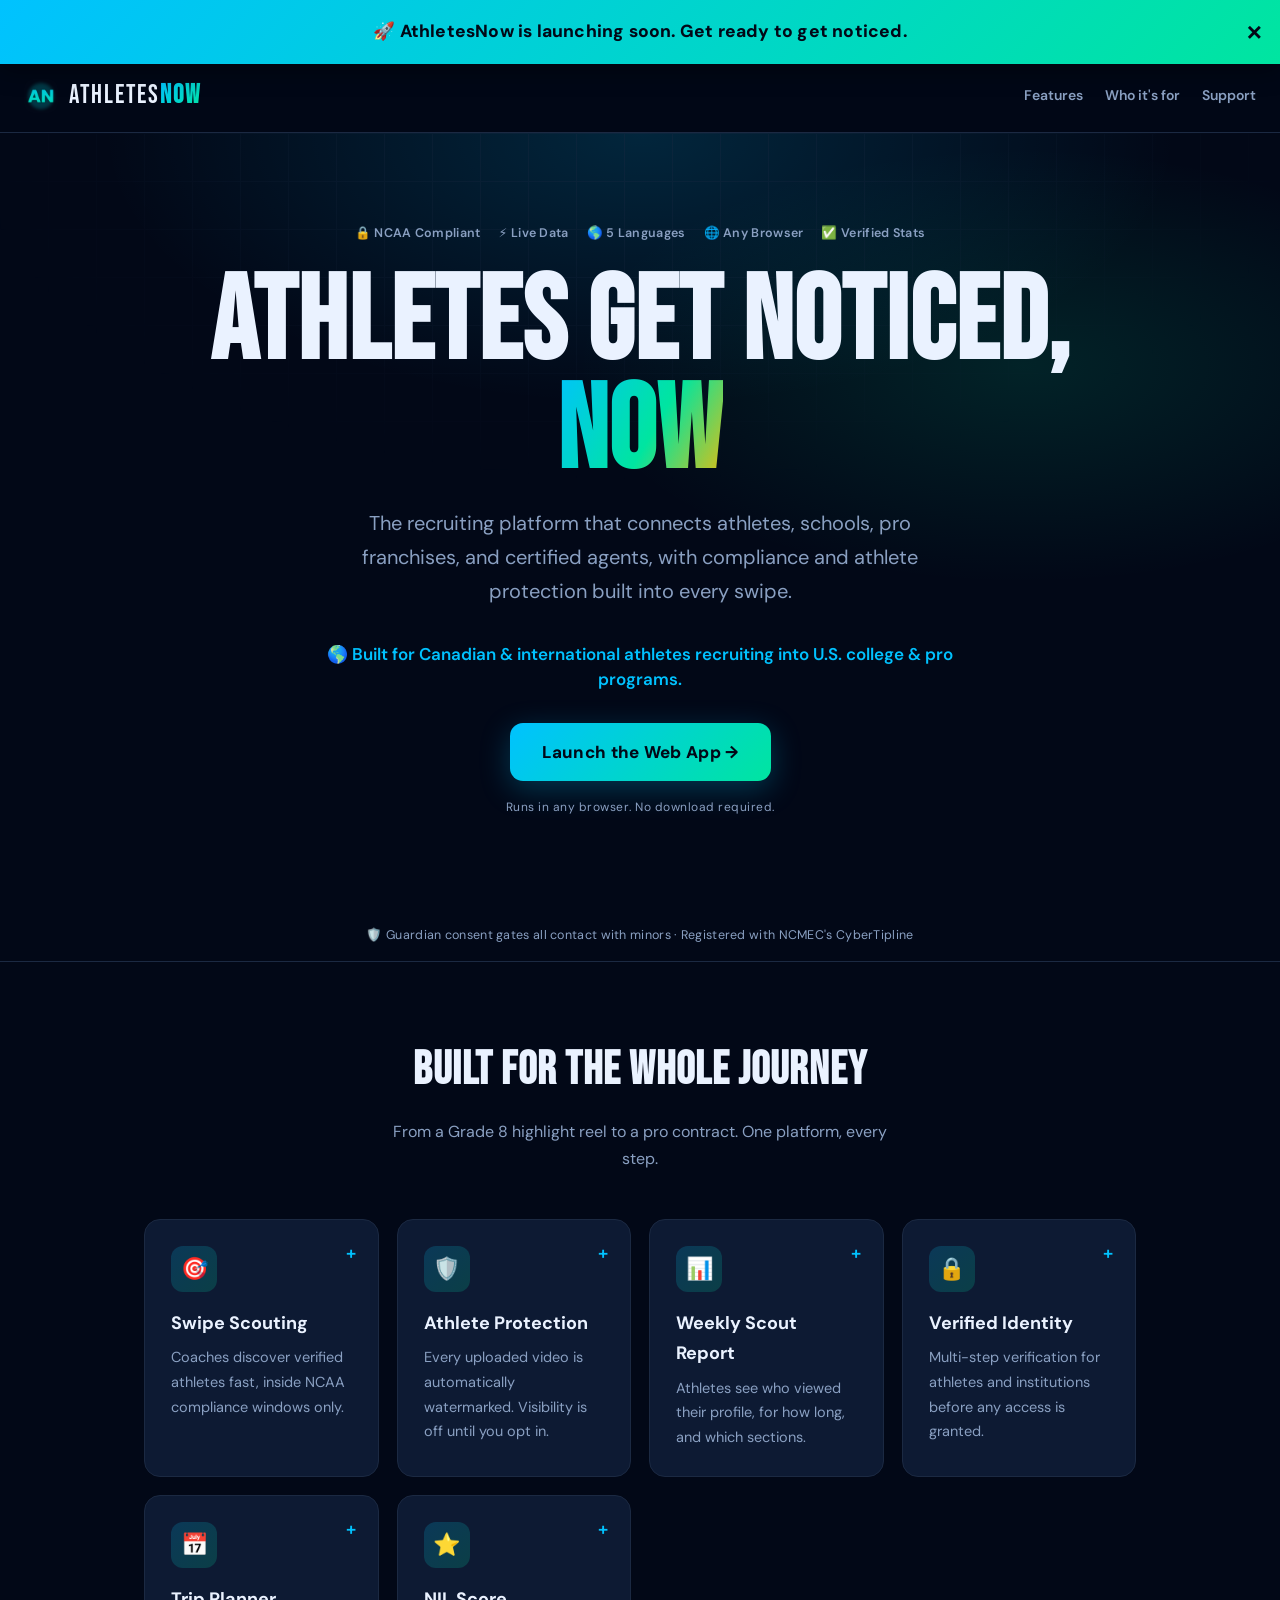
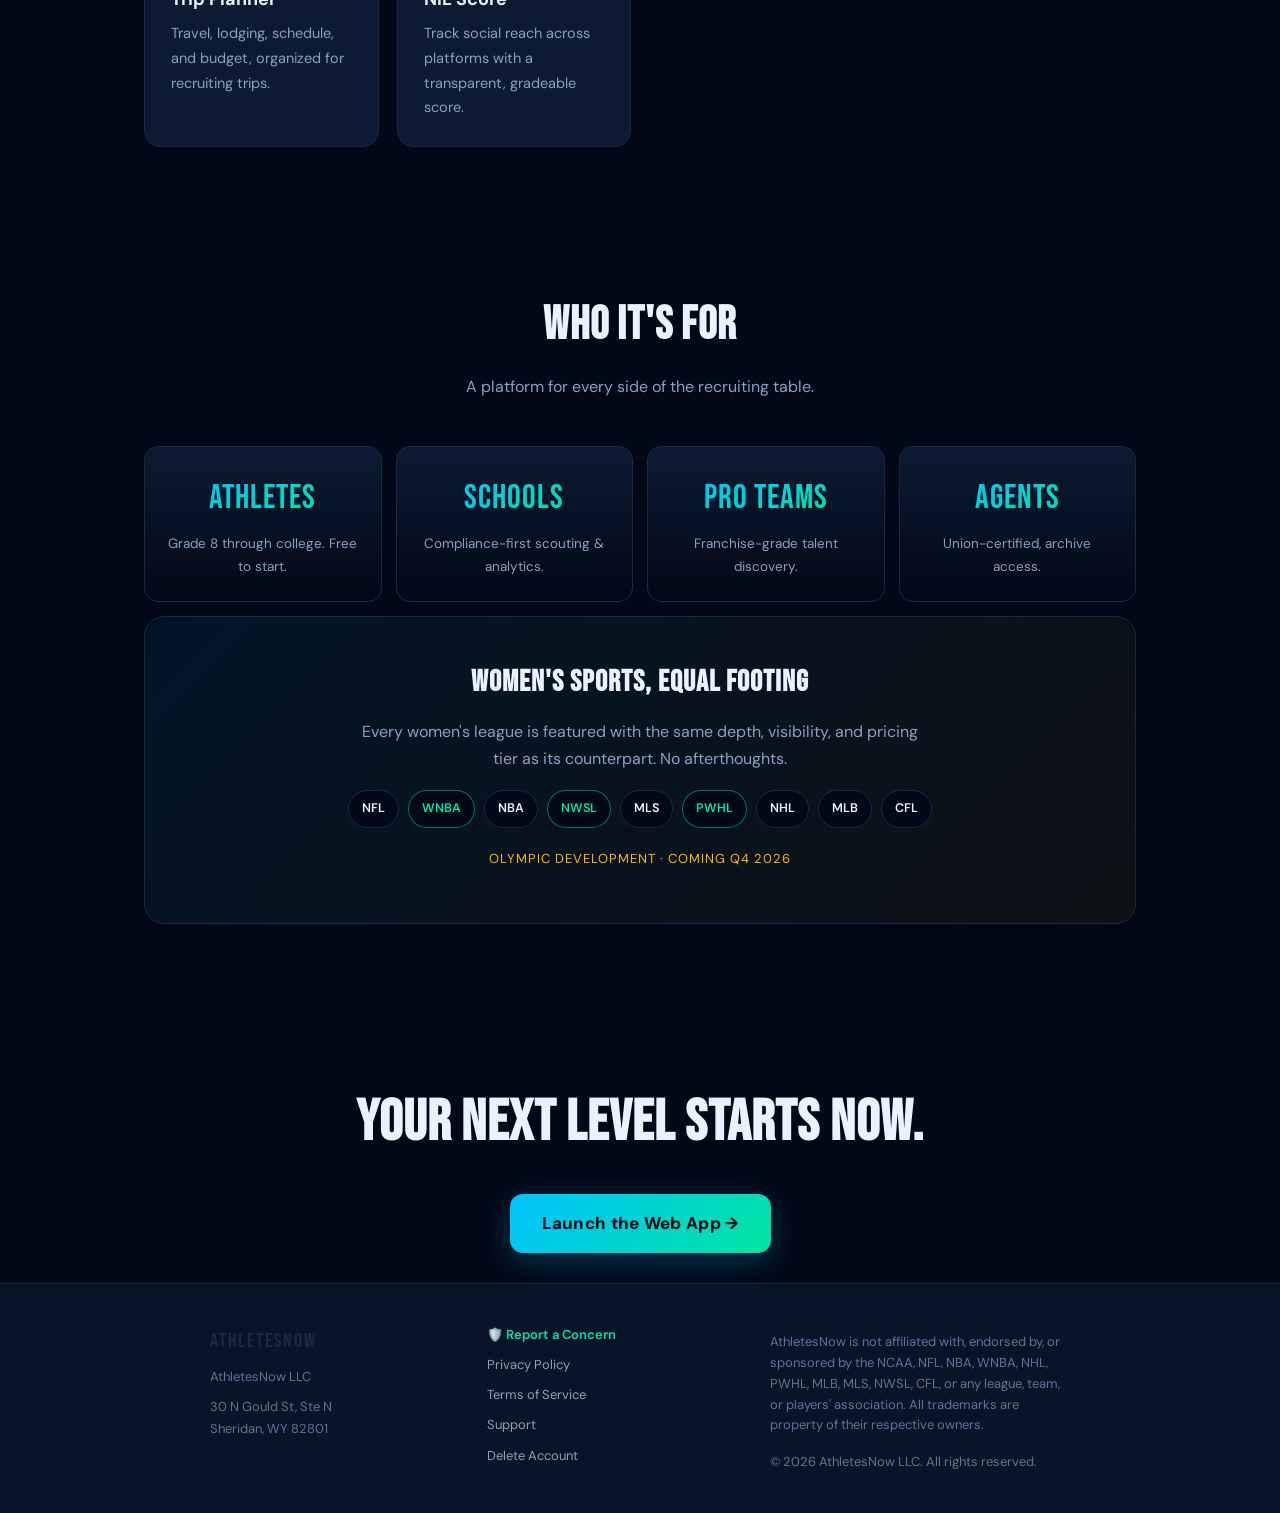
==== commit 726344d4: "Reword Trip Planner card to professional recruiting logistics" ====
--- a/index.html
+++ b/index.html
@@ -147,7 +147,7 @@
     <div class="card" onclick="this.classList.toggle('open')"><span class="toggle">+</span><div class="ic">🛡️</div><h3>Athlete Protection</h3><p>Every uploaded video is automatically watermarked. Visibility is off until you opt in.</p><div class="more">Protecting young athletes is built into the core, not bolted on.<ul><li>Automatic, permanent watermark on every uploaded video</li><li>Timestamped consent acknowledgment required before each upload</li><li>Profiles are invisible to pro teams, agents, and media until the athlete opts in, per league</li><li>Parent or guardian accounts for athletes under the age of majority</li></ul></div></div>
     <div class="card" onclick="this.classList.toggle('open')"><span class="toggle">+</span><div class="ic">📊</div><h3>Weekly Scout Report</h3><p>Athletes see who viewed their profile, for how long, and which sections.</p><div class="more">Turn interest into insight. Each week, athletes get a clear report of recruiting activity on their profile.<ul><li>Which programs viewed you, and how often</li><li>Time spent and which sections drew the most attention</li><li>Trends over time so you know where momentum is building</li></ul></div></div>
     <div class="card" onclick="this.classList.toggle('open')"><span class="toggle">+</span><div class="ic">🔒</div><h3>Verified Identity</h3><p>Multi-step verification for athletes and institutions before any access is granted.</p><div class="more">Trust starts with knowing everyone is who they say they are.<ul><li>Athletes verify identity and, where applicable, school enrollment</li><li>Institutions complete multi-step verification before gaining scouting access</li><li>Agents must maintain valid union certification</li><li>Instant access revocation if credentials lapse</li></ul></div></div>
-    <div class="card" onclick="this.classList.toggle('open')"><span class="toggle">+</span><div class="ic">📅</div><h3>Trip Planner</h3><p>Weather, athletes, hotels, rides, and cost. Built for recruiting visits.</p><div class="more">Everything a coaching staff needs to plan a recruiting trip, in one screen.<ul><li>Weather, travel, and lodging for the destination</li><li>See which verified athletes are nearby and worth a visit</li><li>Estimate and track trip costs against the recruiting budget</li><li>Institutional rates to cut travel spend</li></ul></div></div>
+    <div class="card" onclick="this.classList.toggle('open')"><span class="toggle">+</span><div class="ic">📅</div><h3>Trip Planner</h3><p>Travel, lodging, schedule, and budget, organized for recruiting trips.</p><div class="more">Everything a coaching staff needs to organize a recruiting trip, in one screen.<ul><li>Travel, lodging, and local logistics for each destination</li><li>Group prospects in the same region into one trip, so staff time and travel are used efficiently</li><li>Estimate and track trip costs against the recruiting budget</li><li>Institutional travel rates to help control recruiting spend</li></ul></div></div>
     <div class="card" onclick="this.classList.toggle('open')"><span class="toggle">+</span><div class="ic">⭐</div><h3>NIL Score</h3><p>Track social reach across platforms with a transparent, gradeable score.</p><div class="more">A clear, transparent measure of an athlete's name, image, and likeness value.<ul><li>Aggregates reach across social platforms into one score</li><li>Helps athletes understand and grow their brand value</li><li>Informational only. Not legal, financial, or eligibility advice</li></ul></div></div>
   </div>
 </section>
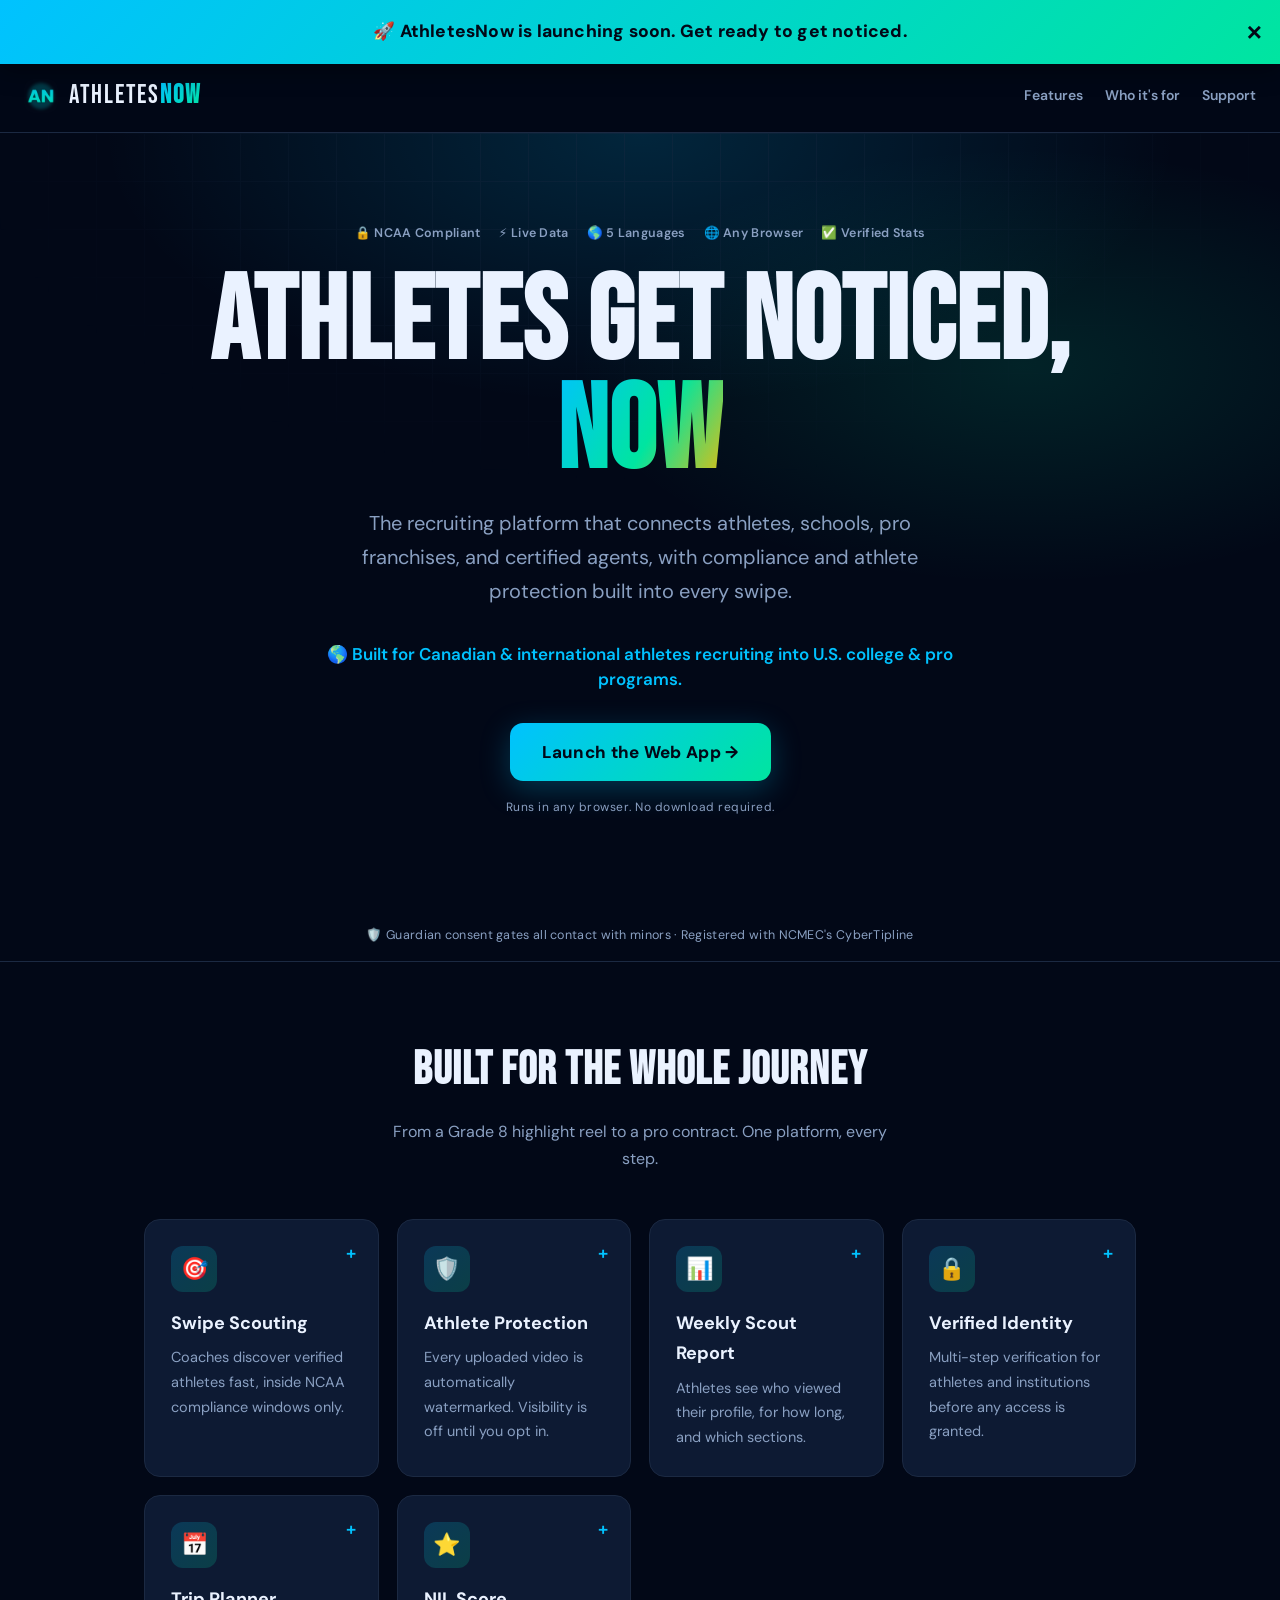
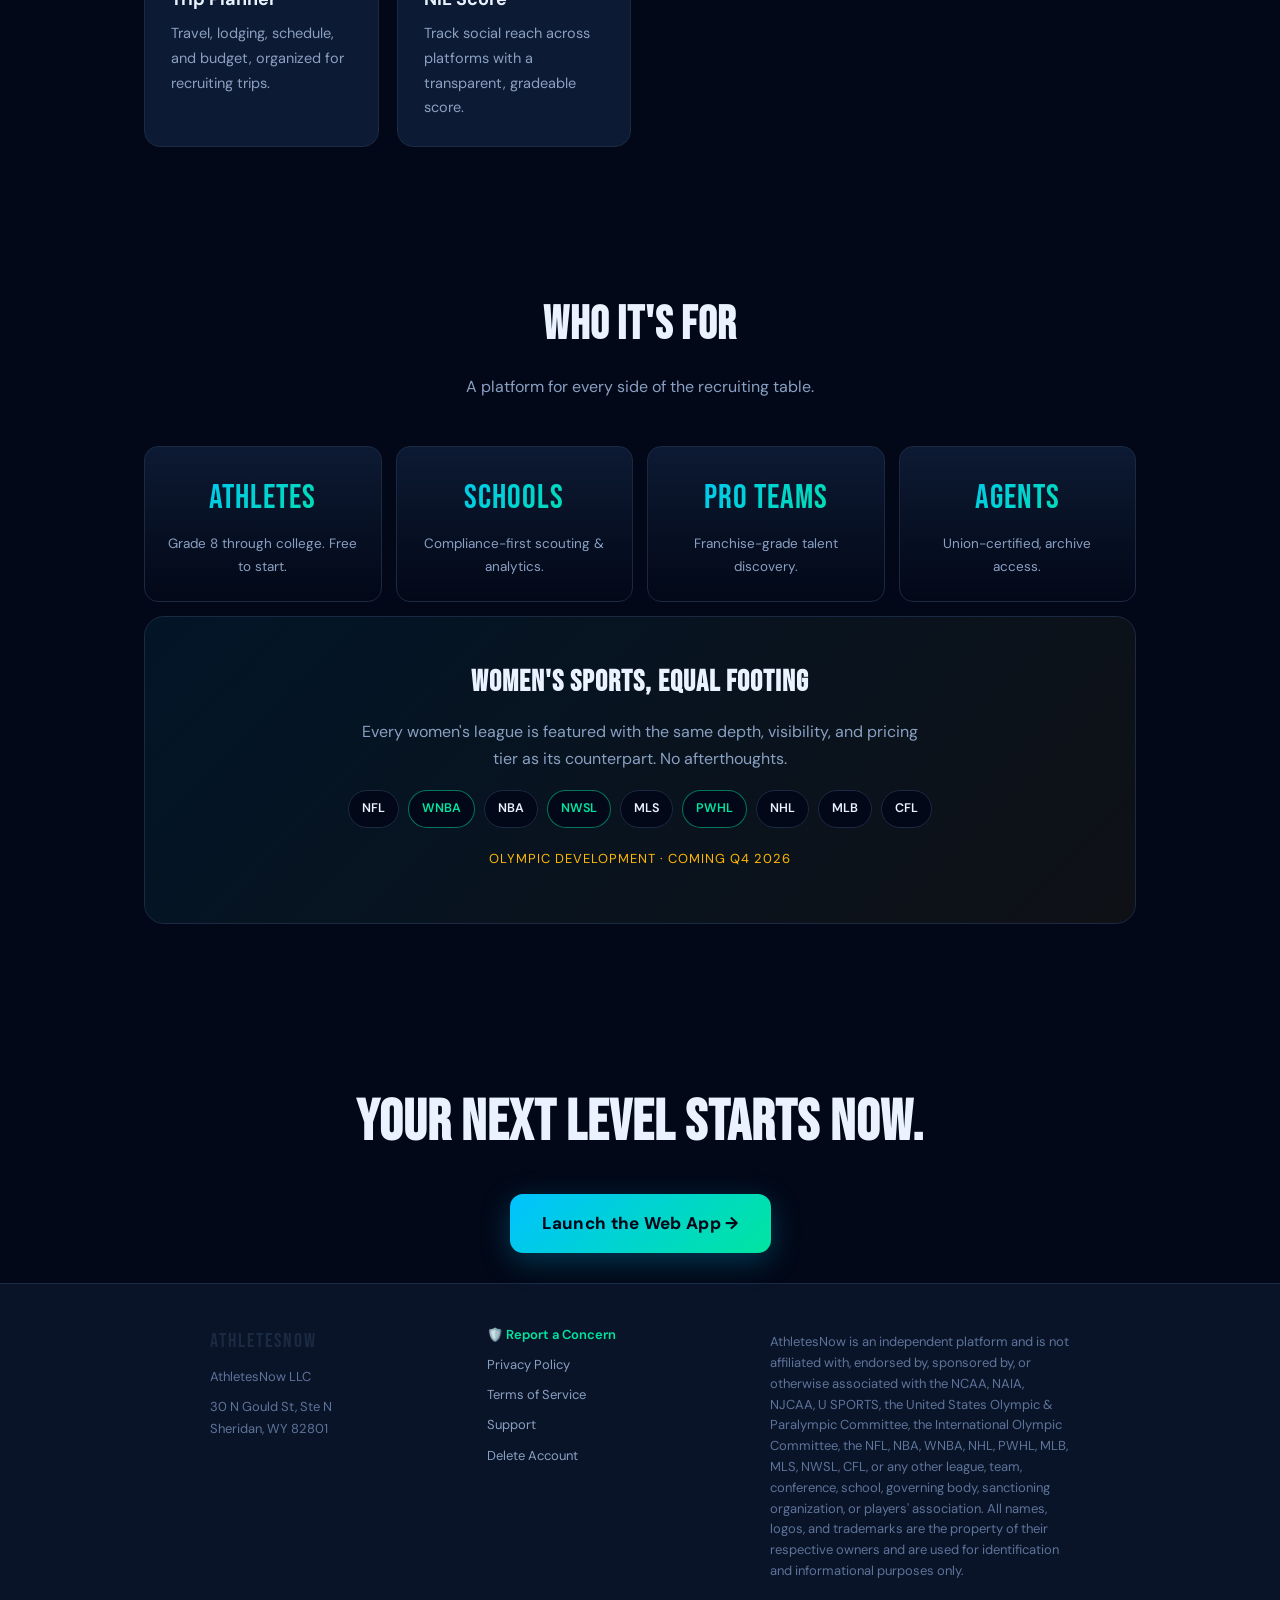
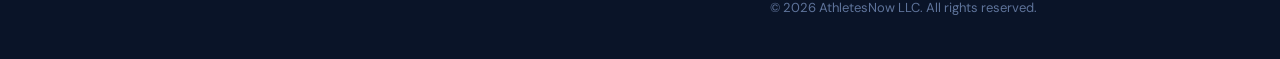
==== commit d7e542de: "Broaden trademark/non-affiliation disclaimer across all pages" ====
--- a/index.html
+++ b/index.html
@@ -196,7 +196,7 @@
       <a href="/delete-account.html">Delete Account</a>
     </div>
     <div class="col" style="max-width:300px;">
-      <span class="legal-line">AthletesNow is not affiliated with, endorsed by, or sponsored by the NCAA, NFL, NBA, WNBA, NHL, PWHL, MLB, MLS, NWSL, CFL, or any league, team, or players' association. All trademarks are property of their respective owners.</span>
+      <span class="legal-line">AthletesNow is an independent platform and is not affiliated with, endorsed by, sponsored by, or otherwise associated with the NCAA, NAIA, NJCAA, U SPORTS, the United States Olympic &amp; Paralympic Committee, the International Olympic Committee, the NFL, NBA, WNBA, NHL, PWHL, MLB, MLS, NWSL, CFL, or any other league, team, conference, school, governing body, sanctioning organization, or players' association. All names, logos, and trademarks are the property of their respective owners and are used for identification and informational purposes only.</span>
       <span class="legal-line">© 2026 AthletesNow LLC. All rights reserved.</span>
     </div>
   </div>
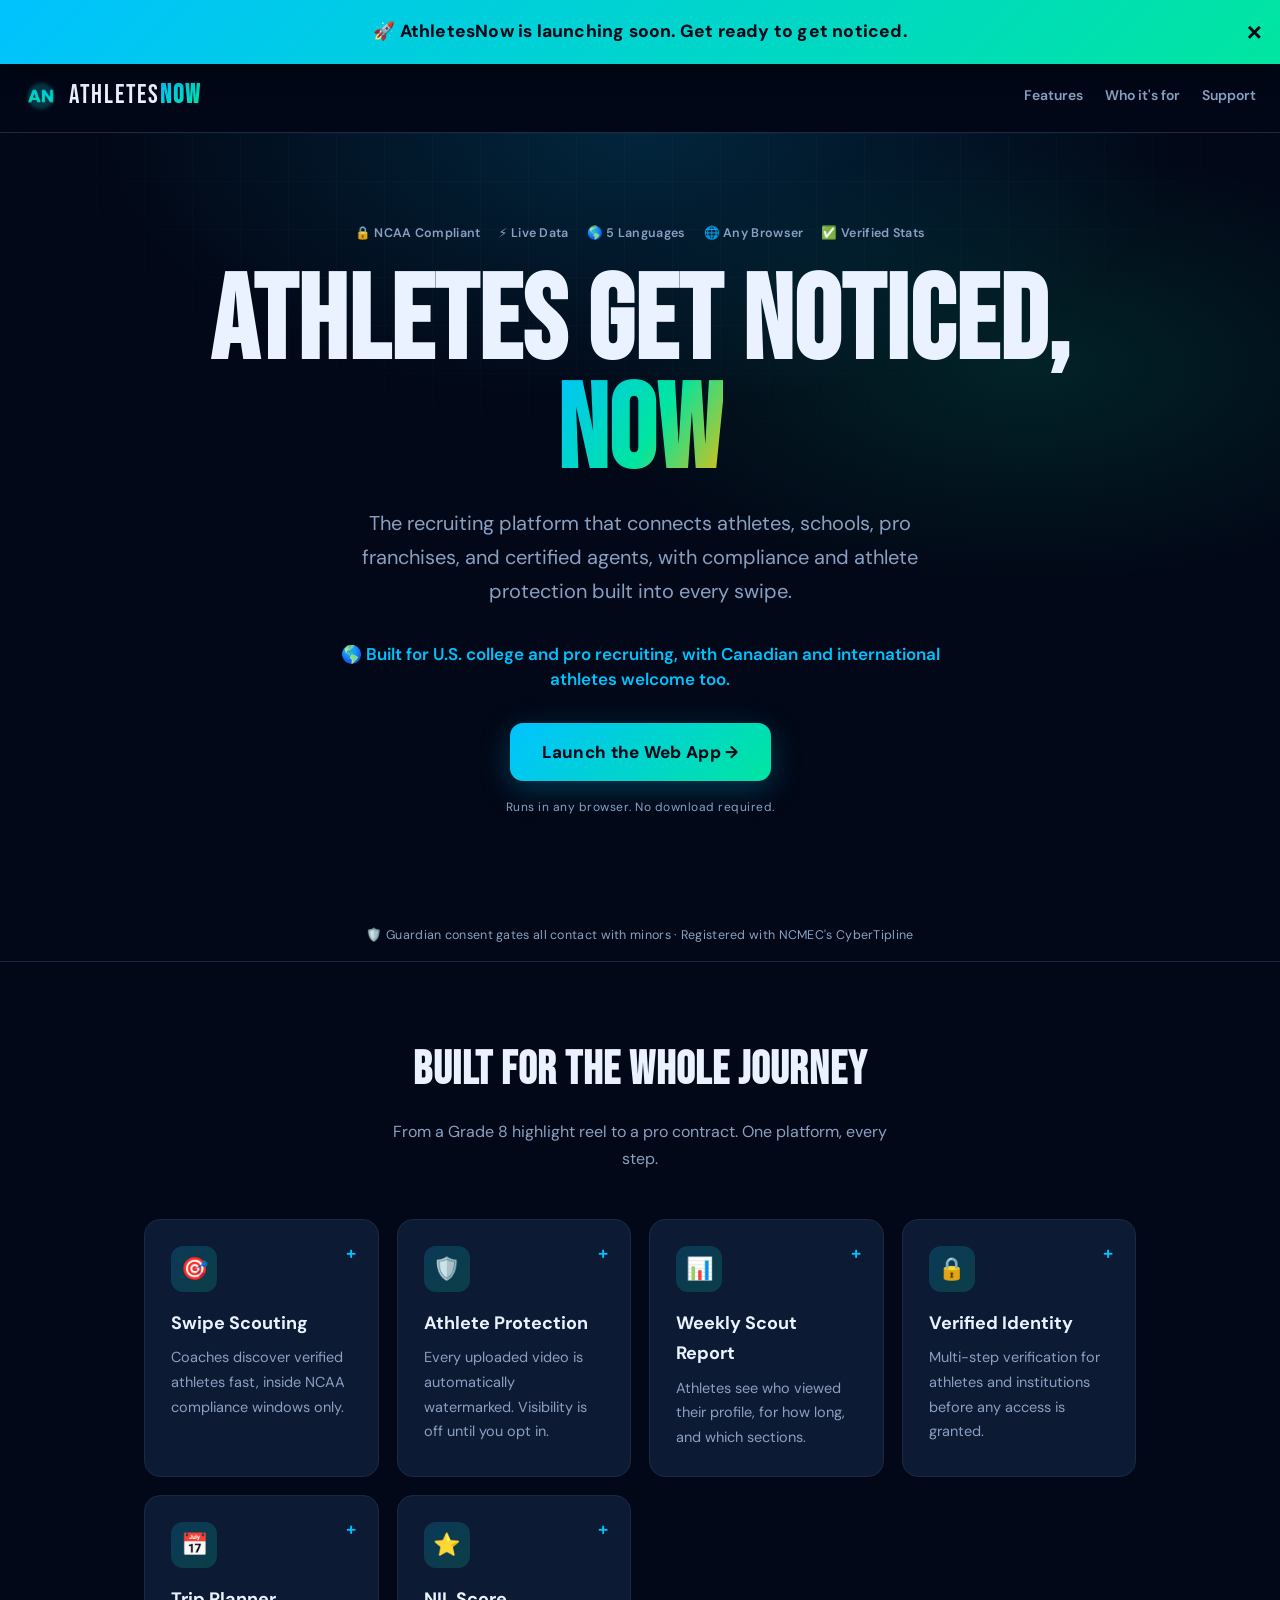
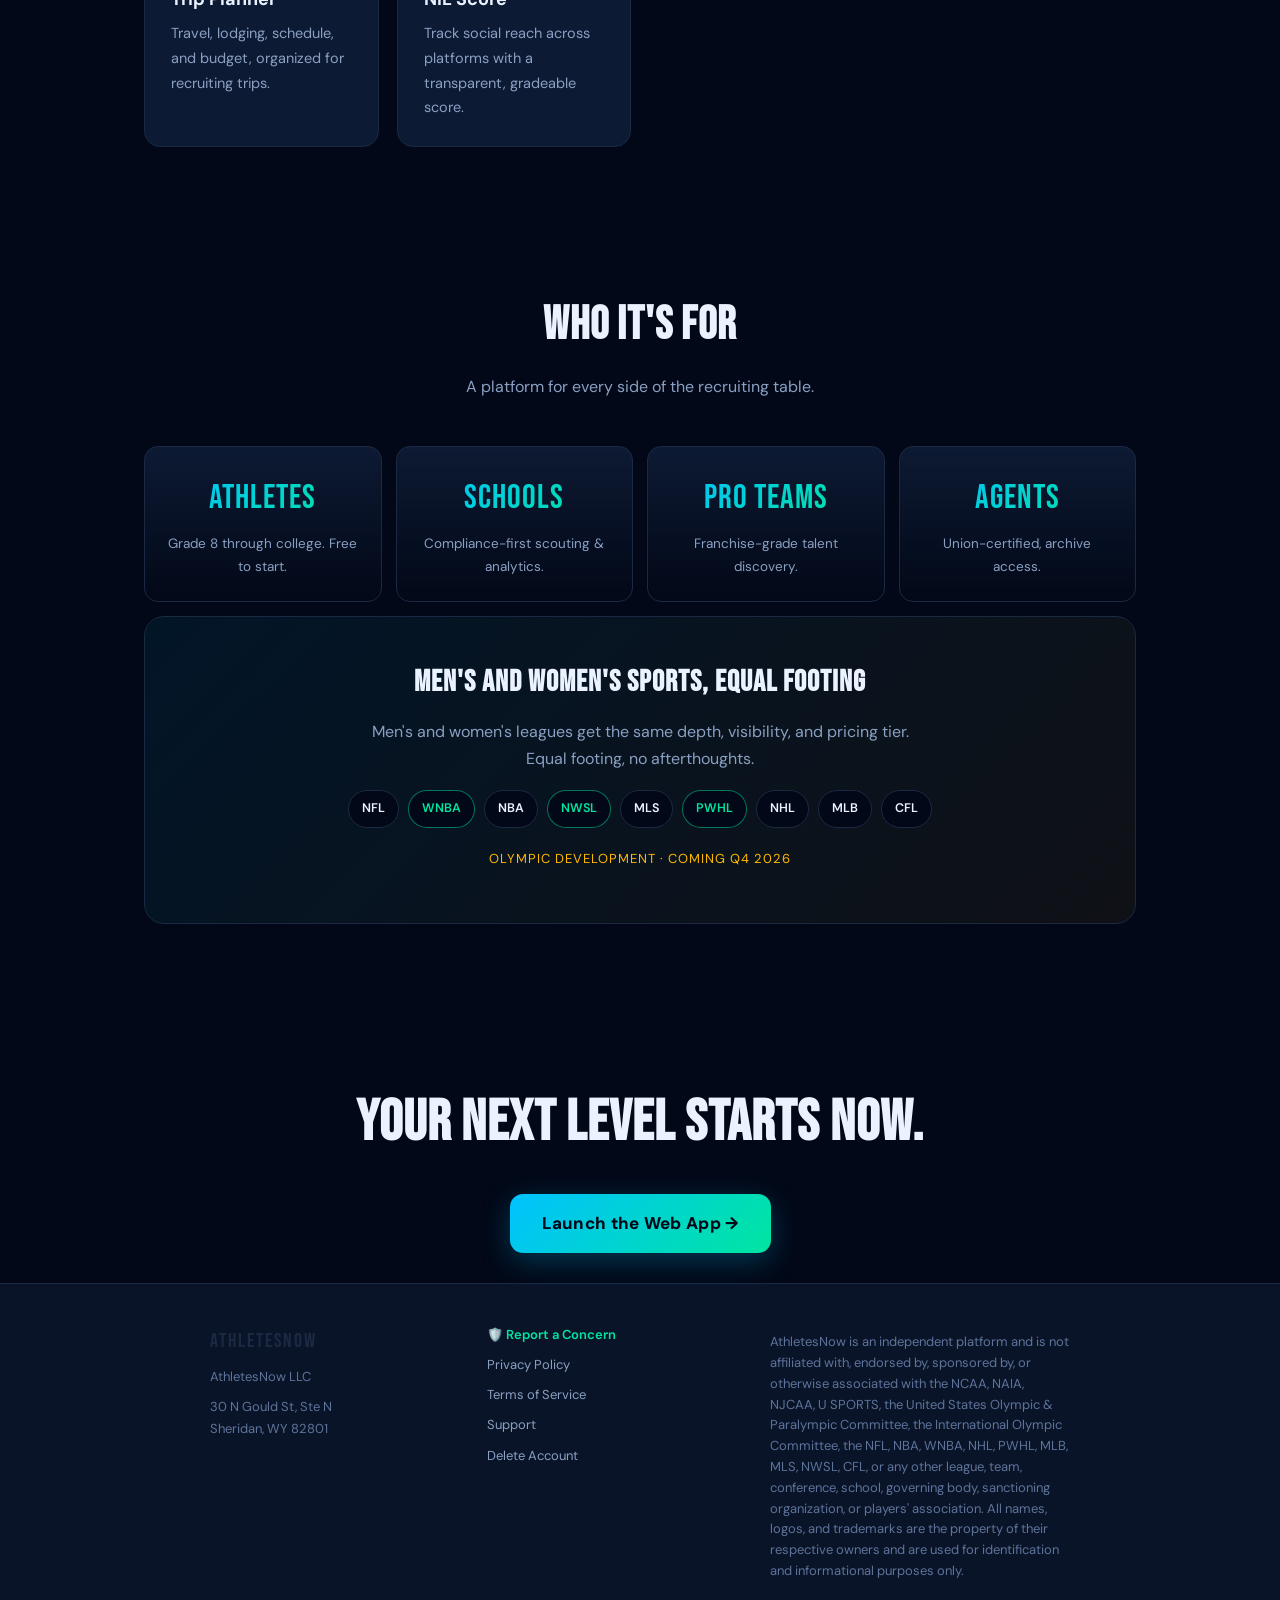
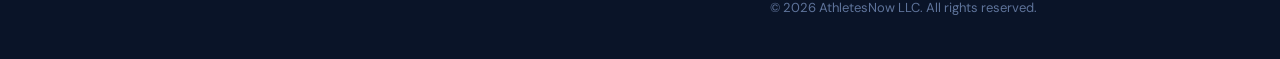
==== commit e590b036: "Lead with US recruiting; men's and women's equal footing; add Terms non-affiliation clause" ====
--- a/index.html
+++ b/index.html
@@ -130,7 +130,7 @@
   </div>
   <h1>ATHLETES GET NOTICED,<br><span class="grad">NOW</span></h1>
   <p class="lead">The recruiting platform that connects athletes, schools, pro franchises, and certified agents, with compliance and athlete protection built into every swipe.</p>
-  <p class="intl">🌎 Built for Canadian &amp; international athletes recruiting into U.S. college &amp; pro programs.</p>
+  <p class="intl">🌎 Built for U.S. college and pro recruiting, with Canadian and international athletes welcome too.</p>
   <div class="stores">
     <a class="web-cta" href="#" onclick="anowSoon();return false;">Launch the Web App &rarr;</a>
   </div>
@@ -163,8 +163,8 @@
   </div>
 
   <div class="equity">
-    <h3>WOMEN'S SPORTS, EQUAL FOOTING</h3>
-    <p style="color:var(--muted);max-width:560px;margin:0 auto;">Every women's league is featured with the same depth, visibility, and pricing tier as its counterpart. No afterthoughts.</p>
+    <h3>MEN'S AND WOMEN'S SPORTS, EQUAL FOOTING</h3>
+    <p style="color:var(--muted);max-width:560px;margin:0 auto;">Men's and women's leagues get the same depth, visibility, and pricing tier. Equal footing, no afterthoughts.</p>
     <div class="leagues">
       <span class="pill">NFL</span><span class="pill w">WNBA</span><span class="pill">NBA</span>
       <span class="pill w">NWSL</span><span class="pill">MLS</span><span class="pill w">PWHL</span>
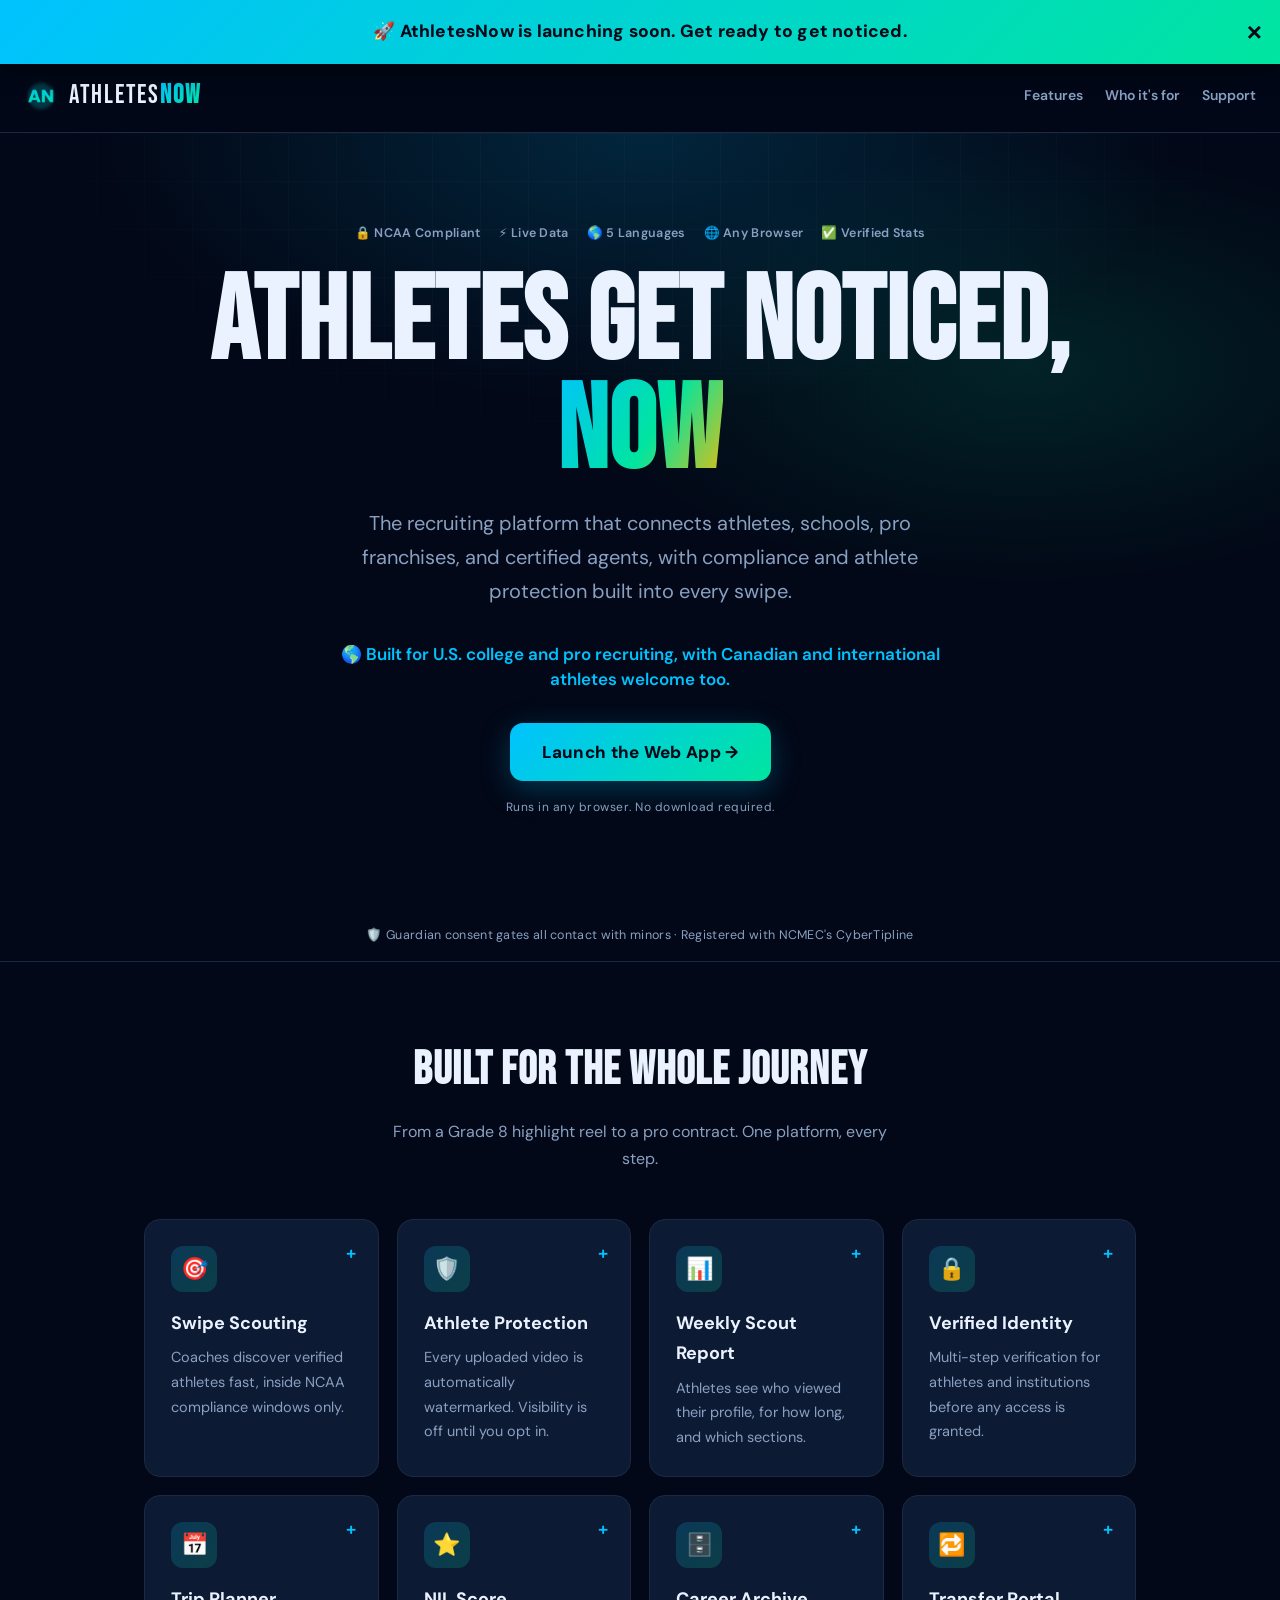
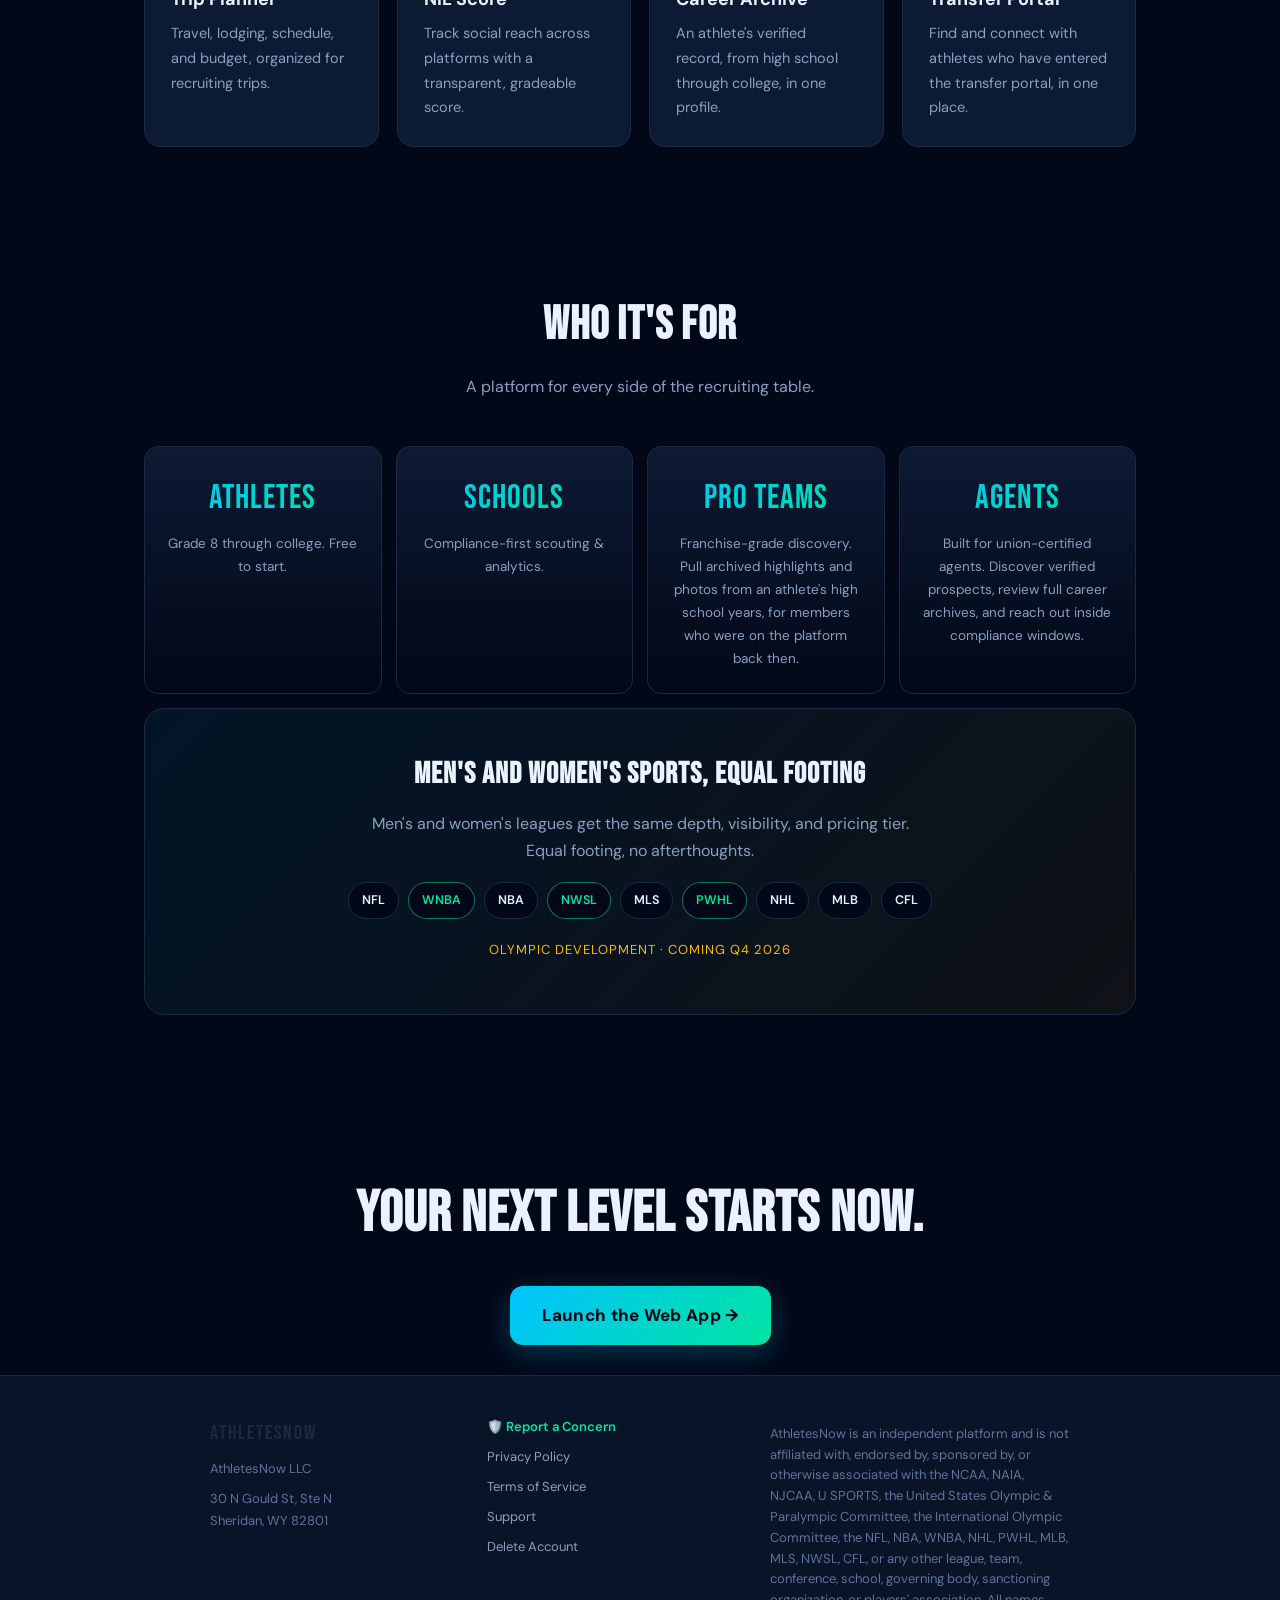
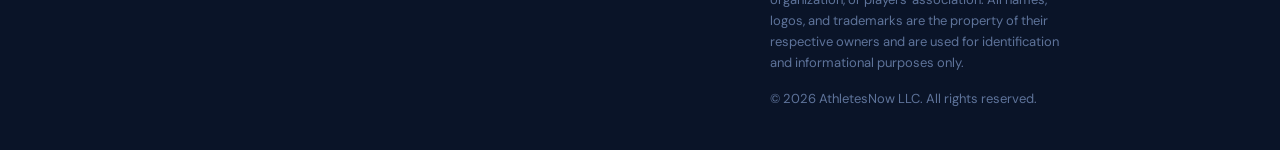
==== commit ab4b0d38: "Add Career Archive + Transfer Portal cards; refine Pro Teams and Agents copy" ====
--- a/index.html
+++ b/index.html
@@ -149,6 +149,8 @@
     <div class="card" onclick="this.classList.toggle('open')"><span class="toggle">+</span><div class="ic">🔒</div><h3>Verified Identity</h3><p>Multi-step verification for athletes and institutions before any access is granted.</p><div class="more">Trust starts with knowing everyone is who they say they are.<ul><li>Athletes verify identity and, where applicable, school enrollment</li><li>Institutions complete multi-step verification before gaining scouting access</li><li>Agents must maintain valid union certification</li><li>Instant access revocation if credentials lapse</li></ul></div></div>
     <div class="card" onclick="this.classList.toggle('open')"><span class="toggle">+</span><div class="ic">📅</div><h3>Trip Planner</h3><p>Travel, lodging, schedule, and budget, organized for recruiting trips.</p><div class="more">Everything a coaching staff needs to organize a recruiting trip, in one screen.<ul><li>Travel, lodging, and local logistics for each destination</li><li>Group prospects in the same region into one trip, so staff time and travel are used efficiently</li><li>Estimate and track trip costs against the recruiting budget</li><li>Institutional travel rates to help control recruiting spend</li></ul></div></div>
     <div class="card" onclick="this.classList.toggle('open')"><span class="toggle">+</span><div class="ic">⭐</div><h3>NIL Score</h3><p>Track social reach across platforms with a transparent, gradeable score.</p><div class="more">A clear, transparent measure of an athlete's name, image, and likeness value.<ul><li>Aggregates reach across social platforms into one score</li><li>Helps athletes understand and grow their brand value</li><li>Informational only. Not legal, financial, or eligibility advice</li></ul></div></div>
+    <div class="card" onclick="this.classList.toggle('open')"><span class="toggle">+</span><div class="ic">🗄️</div><h3>Career Archive</h3><p>An athlete's verified record, from high school through college, in one profile.</p><div class="more">When an athlete takes the full journey, their history travels with them. Pro teams and franchises can evaluate a complete, verified career arc rather than a single recent clip.<ul><li>Verified stats, highlights, and photos from high school through college, for athletes who grew up on the platform</li><li>See how a prospect has developed season over season</li><li>Archived footage and milestones tied to one verified identity</li><li>Available to pro teams only for athletes who have opted into pro visibility</li></ul></div></div>
+    <div class="card" onclick="this.classList.toggle('open')"><span class="toggle">+</span><div class="ic">🔁</div><h3>Transfer Portal</h3><p>Find and connect with athletes who have entered the transfer portal, in one place.</p><div class="more">Recruiting does not stop at high school. Coaches can identify and evaluate players who are actively looking for their next program.<ul><li>Browse verified athletes who have entered the transfer portal</li><li>Filter by sport, position, division, and region</li><li>See eligibility, stats, and highlights at a glance</li><li>Contact stays within applicable compliance windows and rules</li></ul></div></div>
   </div>
 </section>
 
@@ -158,8 +160,8 @@
   <div class="audiences">
     <div class="aud"><div class="big">ATHLETES</div><p>Grade 8 through college. Free to start.</p></div>
     <div class="aud"><div class="big">SCHOOLS</div><p>Compliance-first scouting & analytics.</p></div>
-    <div class="aud"><div class="big">PRO TEAMS</div><p>Franchise-grade talent discovery.</p></div>
-    <div class="aud"><div class="big">AGENTS</div><p>Union-certified, archive access.</p></div>
+    <div class="aud"><div class="big">PRO TEAMS</div><p>Franchise-grade discovery. Pull archived highlights and photos from an athlete's high school years, for members who were on the platform back then.</p></div>
+    <div class="aud"><div class="big">AGENTS</div><p>Built for union-certified agents. Discover verified prospects, review full career archives, and reach out inside compliance windows.</p></div>
   </div>
 
   <div class="equity">
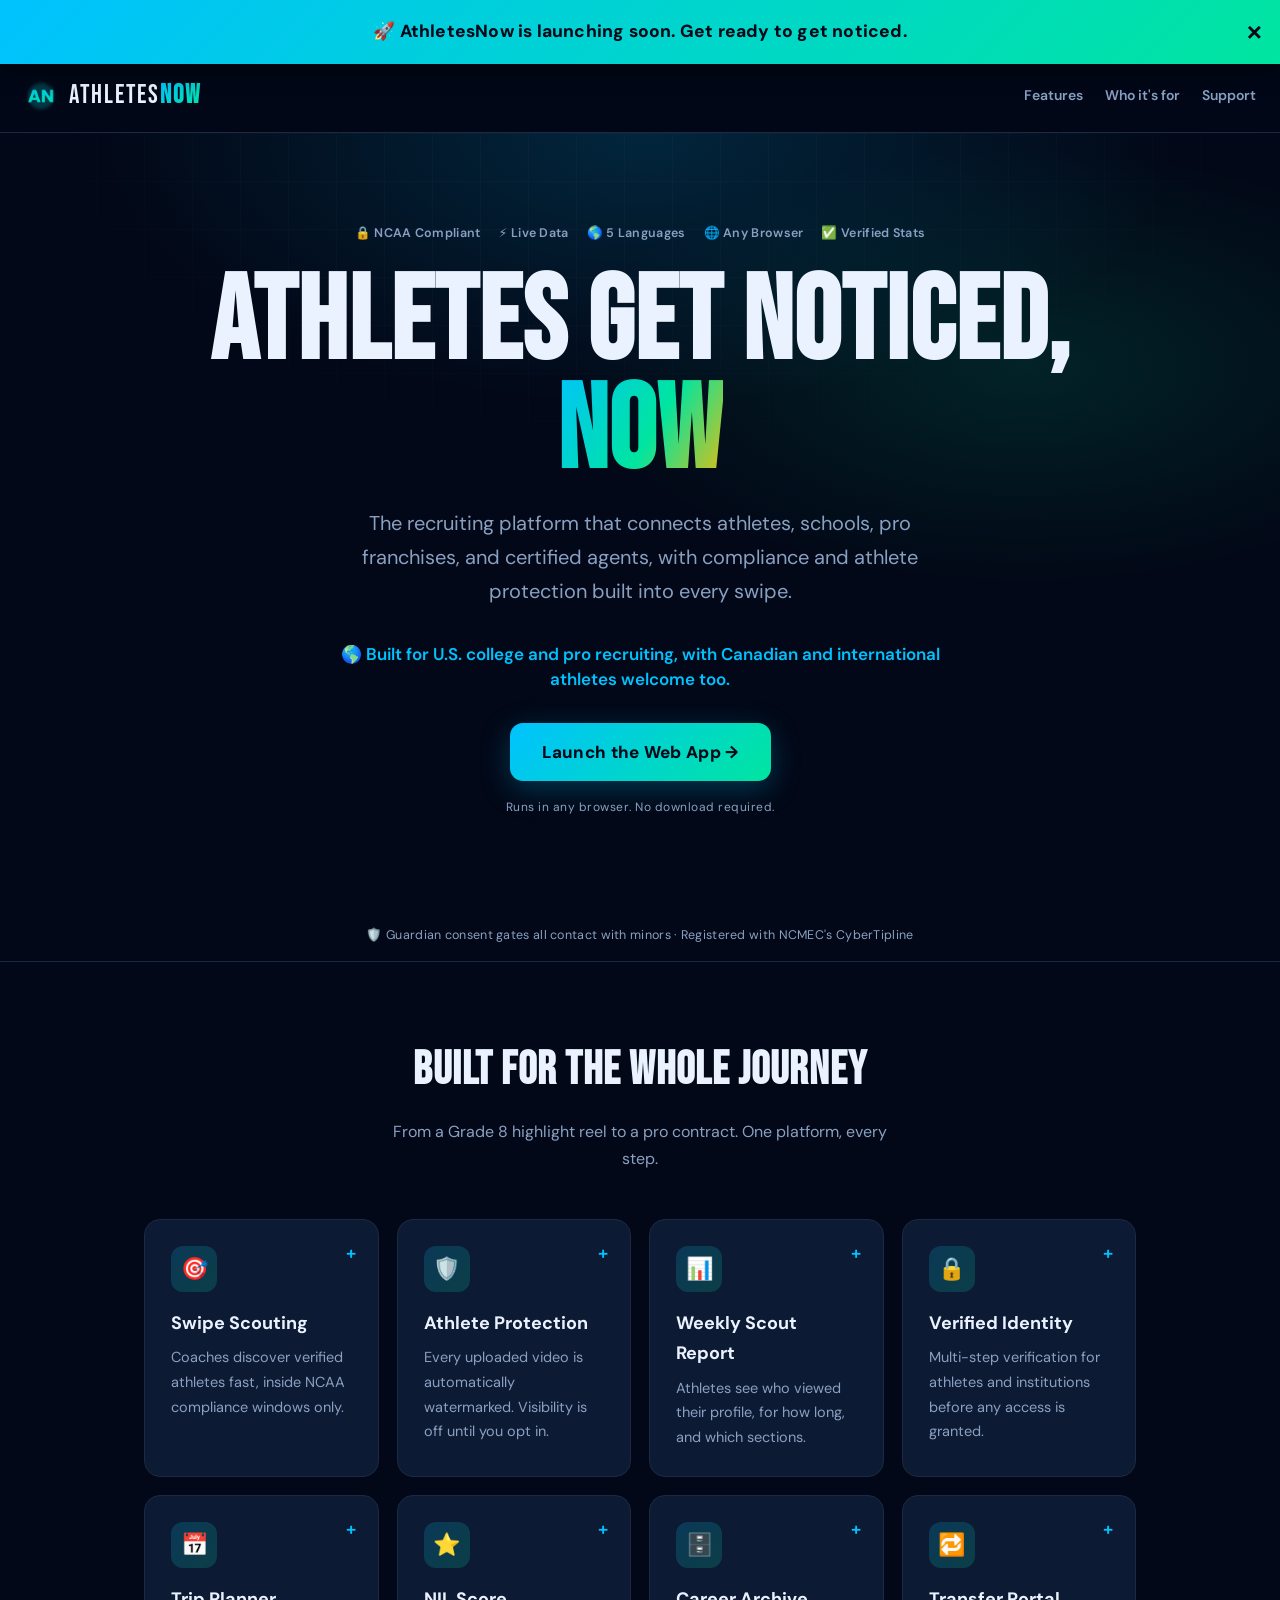
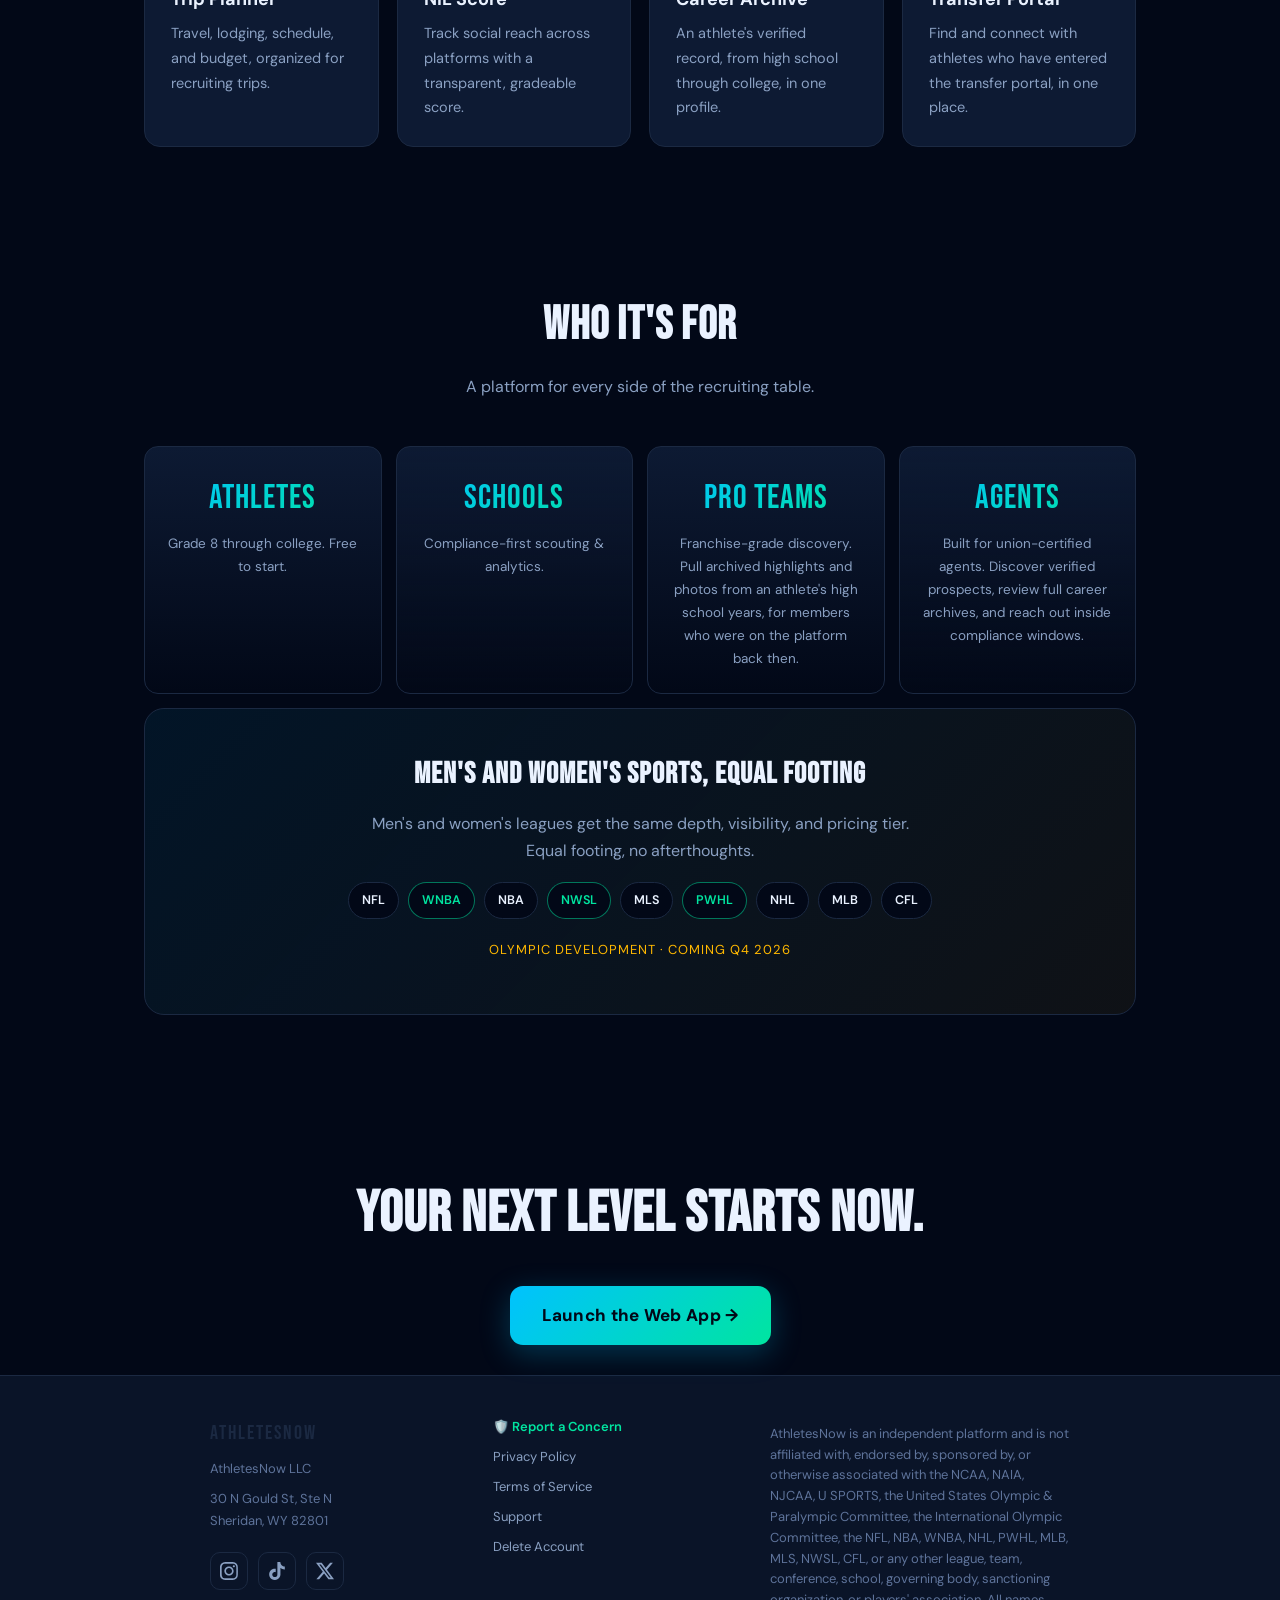
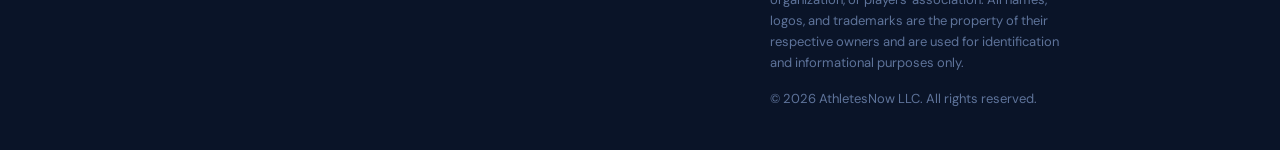
==== commit 420ed9d5: "Add Instagram, TikTok, X social links to footer" ====
--- a/index.html
+++ b/index.html
@@ -189,6 +189,7 @@
       <span class="brandline">ATHLETESNOW</span>
       <span>AthletesNow LLC</span>
       <span>30 N Gould St, Ste N<br>Sheridan, WY 82801</span>
+      <div class="social"><a href="https://instagram.com/athletesnowofficial" target="_blank" rel="noopener" aria-label="AthletesNow on Instagram"><svg viewBox="0 0 24 24" aria-hidden="true"><path d="M7.03.084c-1.277.06-2.149.264-2.911.563-.789.308-1.458.72-2.123 1.388S.766 3.396.461 4.188c-.295.764-.496 1.637-.552 2.914C-.147 8.377-.16 8.788-.153 12.047c.006 3.259.02 3.667.083 4.947.06 1.277.264 2.148.563 2.911.308.789.72 1.457 1.388 2.123.668.665 1.337 1.074 2.129 1.38.763.295 1.636.496 2.913.552 1.277.056 1.688.069 4.946.063 3.258-.006 3.668-.021 4.948-.081 1.28-.061 2.147-.265 2.911-.563.789-.309 1.458-.72 2.123-1.388.665-.668 1.074-1.337 1.379-2.129.295-.763.496-1.636.552-2.912.056-1.281.069-1.69.063-4.948-.006-3.258-.021-3.667-.082-4.947-.06-1.28-.264-2.149-.563-2.912-.308-.789-.72-1.457-1.388-2.123C21.298 1.33 20.628.921 19.838.616 19.074.321 18.202.12 16.924.064 15.647.008 15.236-.005 11.977.001 8.718.008 8.31.022 7.03.084m.14 21.693c-1.17-.05-1.801-.245-2.201-.403-.556-.216-.951-.464-1.361-.87-.41-.404-.658-.804-.879-1.361-.157-.4-.353-1.03-.406-2.2-.057-1.274-.06-1.66-.06-4.89.006-3.229.006-3.229.006-4.888.05-1.169.246-1.8.402-2.2.216-.556.464-.951.87-1.361.406-.41.805-.658 1.361-.879.4-.157 1.03-.352 2.2-.405 1.275-.06 1.66-.06 4.89-.06 3.228 0 3.228 0 4.887.006 1.169.051 1.8.245 2.2.403.556.216.951.464 1.36.87.41.405.658.804.88 1.361.157.4.352 1.03.405 2.2.06 1.274.064 1.66.06 4.89-.004 3.228 0 3.228-.006 4.887-.051 1.169-.245 1.8-.403 2.2-.216.556-.464.951-.87 1.361-.406.41-.804.658-1.361.879-.4.157-1.03.352-2.199.405-1.275.06-1.66.066-4.89.06-3.229-.004-3.229-.004-4.888-.005m9.86-16.141c0 .794.645 1.438 1.439 1.438.794 0 1.439-.644 1.439-1.438 0-.794-.645-1.438-1.44-1.438-.793 0-1.438.644-1.438 1.438M5.838 12.01c.006 3.402 2.766 6.151 6.169 6.145 3.402-.007 6.152-2.767 6.145-6.169-.008-3.403-2.767-6.152-6.169-6.145-3.402.007-6.152 2.766-6.145 6.169M8 12.005c-.004-2.208 1.786-4.003 3.993-4.008 2.208-.004 4.004 1.786 4.008 3.993.004 2.208-1.786 4.004-3.993 4.008C9.808 16.006 8.004 14.213 8 12.005"/></svg></a><a href="https://www.tiktok.com/@athletesnowofficial" target="_blank" rel="noopener" aria-label="AthletesNow on TikTok"><svg viewBox="0 0 24 24" aria-hidden="true"><path d="M12.525.02c1.31-.02 2.61-.01 3.91-.02.08 1.53.63 3.09 1.75 4.17 1.12 1.11 2.7 1.62 4.24 1.79v4.03c-1.44-.05-2.89-.35-4.2-.97-.57-.26-1.1-.59-1.62-.93-.01 2.92.01 5.84-.02 8.75-.08 1.4-.54 2.79-1.35 3.94-1.31 1.92-3.58 3.17-5.91 3.21-1.43.08-2.86-.31-4.08-1.03-2.02-1.19-3.44-3.37-3.65-5.71-.02-.5-.03-1-.01-1.49.18-1.9 1.12-3.72 2.58-4.96 1.66-1.44 3.98-2.13 6.15-1.72.02 1.48-.04 2.96-.04 4.44-.99-.32-2.15-.23-3.02.37-.63.41-1.11 1.04-1.36 1.75-.21.51-.15 1.07-.14 1.61.24 1.64 1.82 3.02 3.5 2.87 1.12-.01 2.19-.66 2.77-1.61.19-.33.4-.67.41-1.06.1-1.79.06-3.57.07-5.36.01-4.03-.01-8.05.02-12.07z"/></svg></a><a href="https://x.com/athletesnowapp" target="_blank" rel="noopener" aria-label="AthletesNow on X"><svg viewBox="0 0 24 24" aria-hidden="true"><path d="M18.901 1.153h3.68l-8.04 9.19L24 22.846h-7.406l-5.8-7.584-6.638 7.584H.474l8.6-9.83L0 1.154h7.594l5.243 6.932ZM17.61 20.644h2.039L6.486 3.24H4.298Z"/></svg></a></div>
     </div>
     <div class="col">
       <a href="https://report.cybertip.org" target="_blank" rel="noopener" style="color:var(--green);font-weight:600;">🛡️ Report a Concern</a>
--- a/style.css
+++ b/style.css
@@ -69,3 +69,9 @@
 footer .legal-line{margin-top:8px;color:var(--muted-2);max-width:520px;line-height:1.6;}
 footer .brandline{font-family:'Bebas Neue',sans-serif;font-size:20px;letter-spacing:2px;
   color:var(--border);}
+
+/* ── Social ── */
+.social{display:flex;gap:10px;margin-top:12px;}
+.social a{display:grid;place-items:center;width:38px;height:38px;border:1px solid var(--border);border-radius:10px;color:var(--muted);transition:color .2s,border-color .2s,background .2s,transform .12s;}
+.social a:hover{color:var(--navy);background:var(--cyan);border-color:var(--cyan);transform:translateY(-2px);text-decoration:none;}
+.social svg{width:18px;height:18px;fill:currentColor;}
